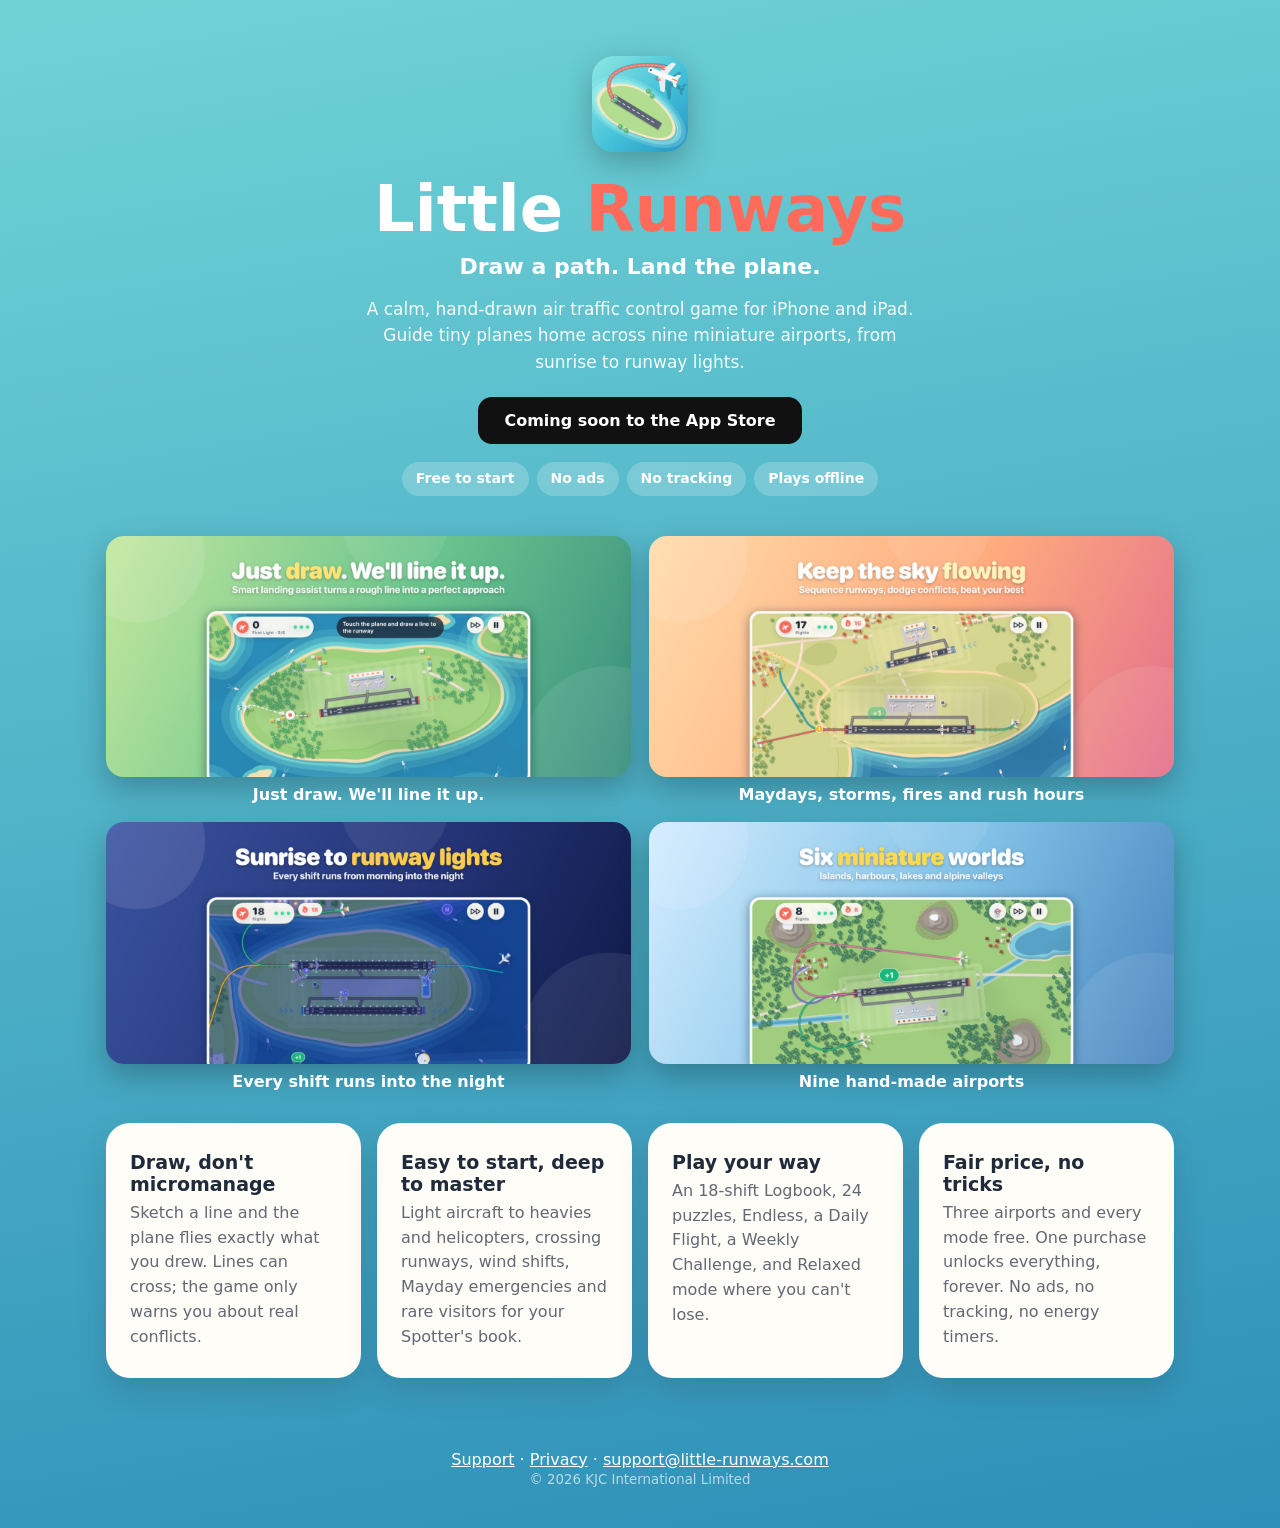
==== index.html @ d055bcb2 "Landing page" ====
<!doctype html>
<html lang="en"><head><meta charset="utf-8"><meta name="viewport" content="width=device-width,initial-scale=1">
<title>Little Runways</title>
<meta name="description" content="Little Runways: a calm, hand-drawn air traffic control game for iPhone and iPad. Draw a path, land the plane.">
<meta property="og:title" content="Little Runways"><meta property="og:description" content="Draw a path. Land the plane. A cosy air traffic control game for iPhone and iPad.">
<meta property="og:image" content="https://little-runways.com/img/shot-1.jpg">
<link rel="icon" href="img/icon.png"><link rel="apple-touch-icon" href="img/icon.png">
<link rel="stylesheet" href="style.css"><link rel="stylesheet" href="home.css"></head>
<body class="home">
<header class="hero">
  <img class="icon" src="img/icon.png" alt="" width="96" height="96">
  <h1>Little <span>Runways</span></h1>
  <p class="tag">Draw a path. Land the plane.</p>
  <p class="lede">A calm, hand-drawn air traffic control game for iPhone and iPad. Guide tiny planes home across nine miniature airports, from sunrise to runway lights.</p>
  <a class="store" href="#" aria-disabled="true">Coming soon to the App Store</a>
  <ul class="chips"><li>Free to start</li><li>No ads</li><li>No tracking</li><li>Plays offline</li></ul>
</header>
<main class="wide">
  <section class="shots" aria-label="Screenshots">
    <figure><img src="img/shot-1.jpg" alt="Drawing a path to the runway at Pebble Cay" loading="lazy"><figcaption>Just draw. We'll line it up.</figcaption></figure>
    <figure><img src="img/shot-2.jpg" alt="Busy traffic with a storm" loading="lazy"><figcaption>Maydays, storms, fires and rush hours</figcaption></figure>
    <figure><img src="img/shot-3.jpg" alt="Harbour City at night" loading="lazy"><figcaption>Every shift runs into the night</figcaption></figure>
    <figure><img src="img/shot-4.jpg" alt="A mountain airport" loading="lazy"><figcaption>Nine hand-made airports</figcaption></figure>
  </section>
  <section class="features">
    <div class="card"><h2>Draw, don't micromanage</h2><p>Sketch a line and the plane flies exactly what you drew. Lines can cross; the game only warns you about real conflicts.</p></div>
    <div class="card"><h2>Easy to start, deep to master</h2><p>Light aircraft to heavies and helicopters, crossing runways, wind shifts, Mayday emergencies and rare visitors for your Spotter's book.</p></div>
    <div class="card"><h2>Play your way</h2><p>An 18-shift Logbook, 24 puzzles, Endless, a Daily Flight, a Weekly Challenge, and Relaxed mode where you can't lose.</p></div>
    <div class="card"><h2>Fair price, no tricks</h2><p>Three airports and every mode free. One purchase unlocks everything, forever. No ads, no tracking, no energy timers.</p></div>
  </section>
</main>
<footer><a href="support.html">Support</a> · <a href="privacy.html">Privacy</a> · <a href="mailto:support@little-runways.com">support@little-runways.com</a><br><small>© 2026 KJC International Limited</small></footer>
</body></html>
---- style.css ----
:root{--ink:#1F2A3A;--paper:#FFFDF7;--coral:#FF6B5B;--sea:#2E8FB8;--lagoon:#6FD3D6}
*{box-sizing:border-box}body{margin:0;font-family:ui-rounded,"SF Pro Rounded",-apple-system,system-ui,sans-serif;color:var(--ink);background:linear-gradient(160deg,var(--lagoon),var(--sea));min-height:100vh}
main{max-width:720px;margin:0 auto;padding:40px 16px 64px}.card{background:var(--paper);border-radius:24px;padding:28px 24px;box-shadow:0 12px 30px rgba(31,42,58,.18)}
h1{margin:0 0 4px;font-size:34px}h1 span{color:var(--coral)}h2{margin-top:28px;font-size:20px}p,li{line-height:1.55;font-size:16px}a{color:var(--sea)}small{opacity:.65}
---- home.css ----
:root{--bg1:#6FD3D6;--bg2:#2E8FB8;--card:#FFFDF7;--text:#1F2A3A;--muted:rgba(31,42,58,.7)}
@media (prefers-color-scheme:dark){:root:not([data-theme="light"]){--bg1:#123247;--bg2:#0B1C2A;--card:#16293A;--text:#EEF4F8;--muted:rgba(238,244,248,.7)}}
:root[data-theme="dark"]{--bg1:#123247;--bg2:#0B1C2A;--card:#16293A;--text:#EEF4F8;--muted:rgba(238,244,248,.7)}
body.home{background:linear-gradient(170deg,var(--bg1),var(--bg2));color:var(--text)}
.hero{max-width:760px;margin:0 auto;padding:56px 16px 24px;text-align:center;color:#fff}
.icon{border-radius:22px;box-shadow:0 10px 30px rgba(0,0,0,.25)}
.hero h1{font-size:clamp(40px,8vw,64px);margin:16px 0 4px;color:#fff}.hero h1 span{color:var(--coral)}
.tag{font-size:22px;font-weight:700;margin:0 0 12px}.lede{font-size:17px;line-height:1.55;opacity:.95;margin:0 auto 22px;max-width:560px}
.store{display:inline-block;background:#111;color:#fff;text-decoration:none;font-weight:700;padding:14px 26px;border-radius:14px}
.chips{list-style:none;padding:0;margin:18px 0 0;display:flex;flex-wrap:wrap;gap:8px;justify-content:center}
.chips li{background:rgba(255,255,255,.2);border-radius:999px;padding:6px 14px;font-weight:700;font-size:14px}
main.wide{max-width:1100px;padding:16px 16px 48px}
.shots{display:grid;grid-template-columns:repeat(auto-fit,minmax(min(100%,460px),1fr));gap:18px}
.shots figure{margin:0}.shots img{width:100%;height:auto;display:block;border-radius:18px;box-shadow:0 12px 30px rgba(0,0,0,.25)}
.shots figcaption{color:#fff;font-weight:700;text-align:center;margin-top:8px}
.features{display:grid;grid-template-columns:repeat(auto-fit,minmax(min(100%,240px),1fr));gap:16px;margin-top:32px}
.features .card{background:var(--card);color:var(--text)}.features h2{margin:0 0 6px;font-size:19px}.features p{margin:0;color:var(--muted)}
footer{text-align:center;color:#fff;padding:24px 16px 40px}footer a{color:#fff}
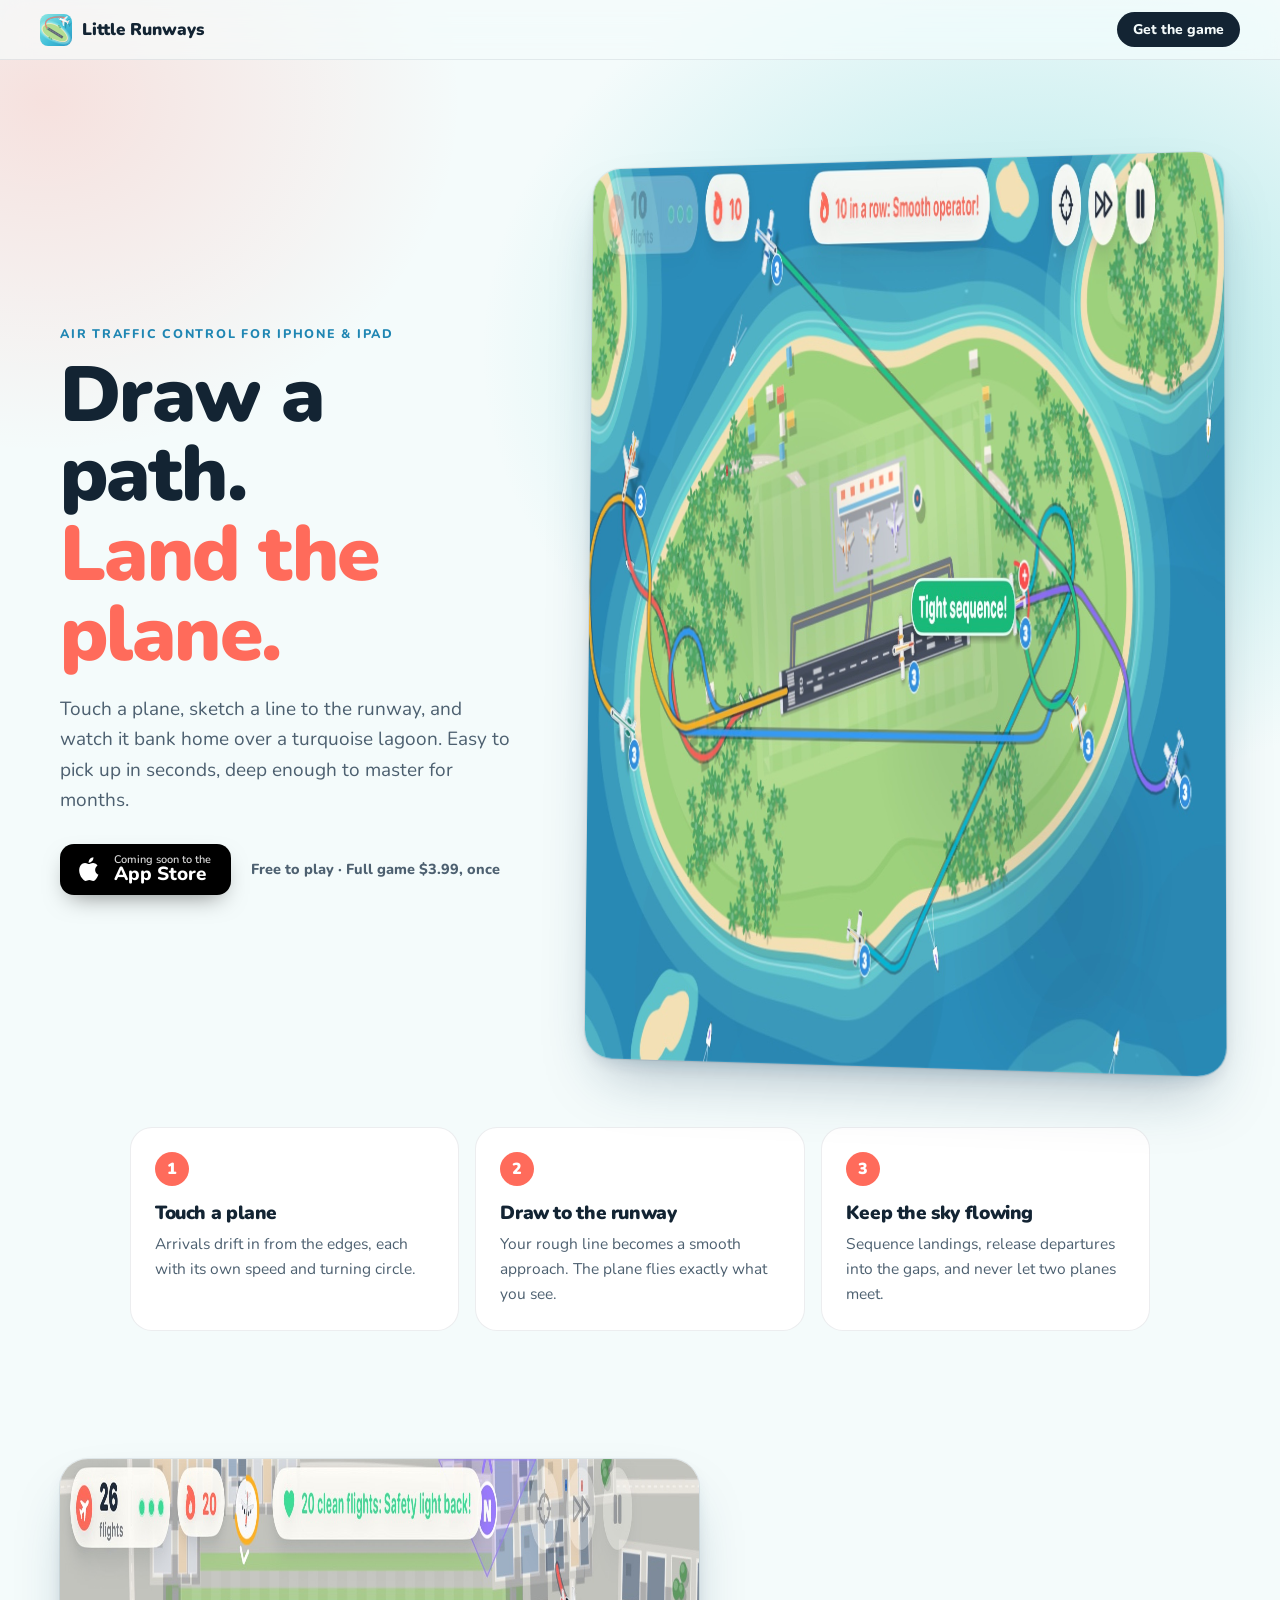
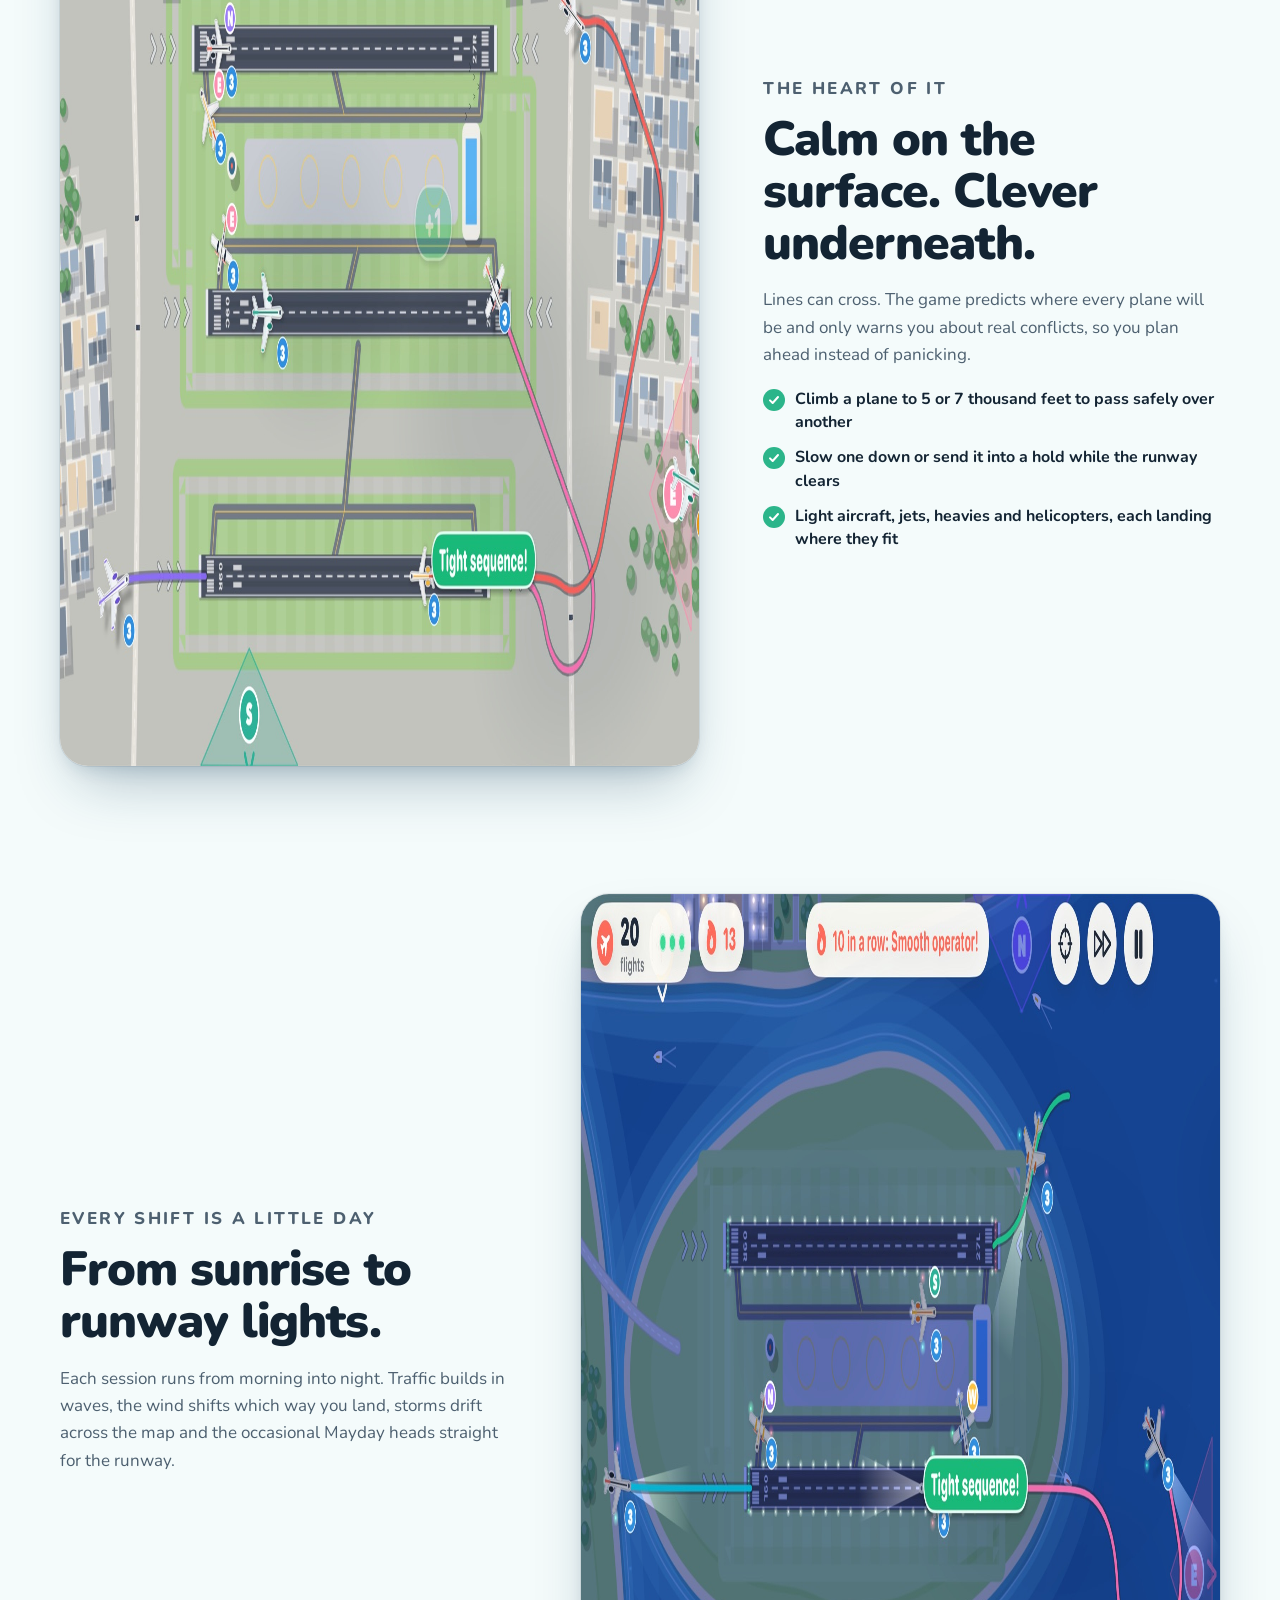
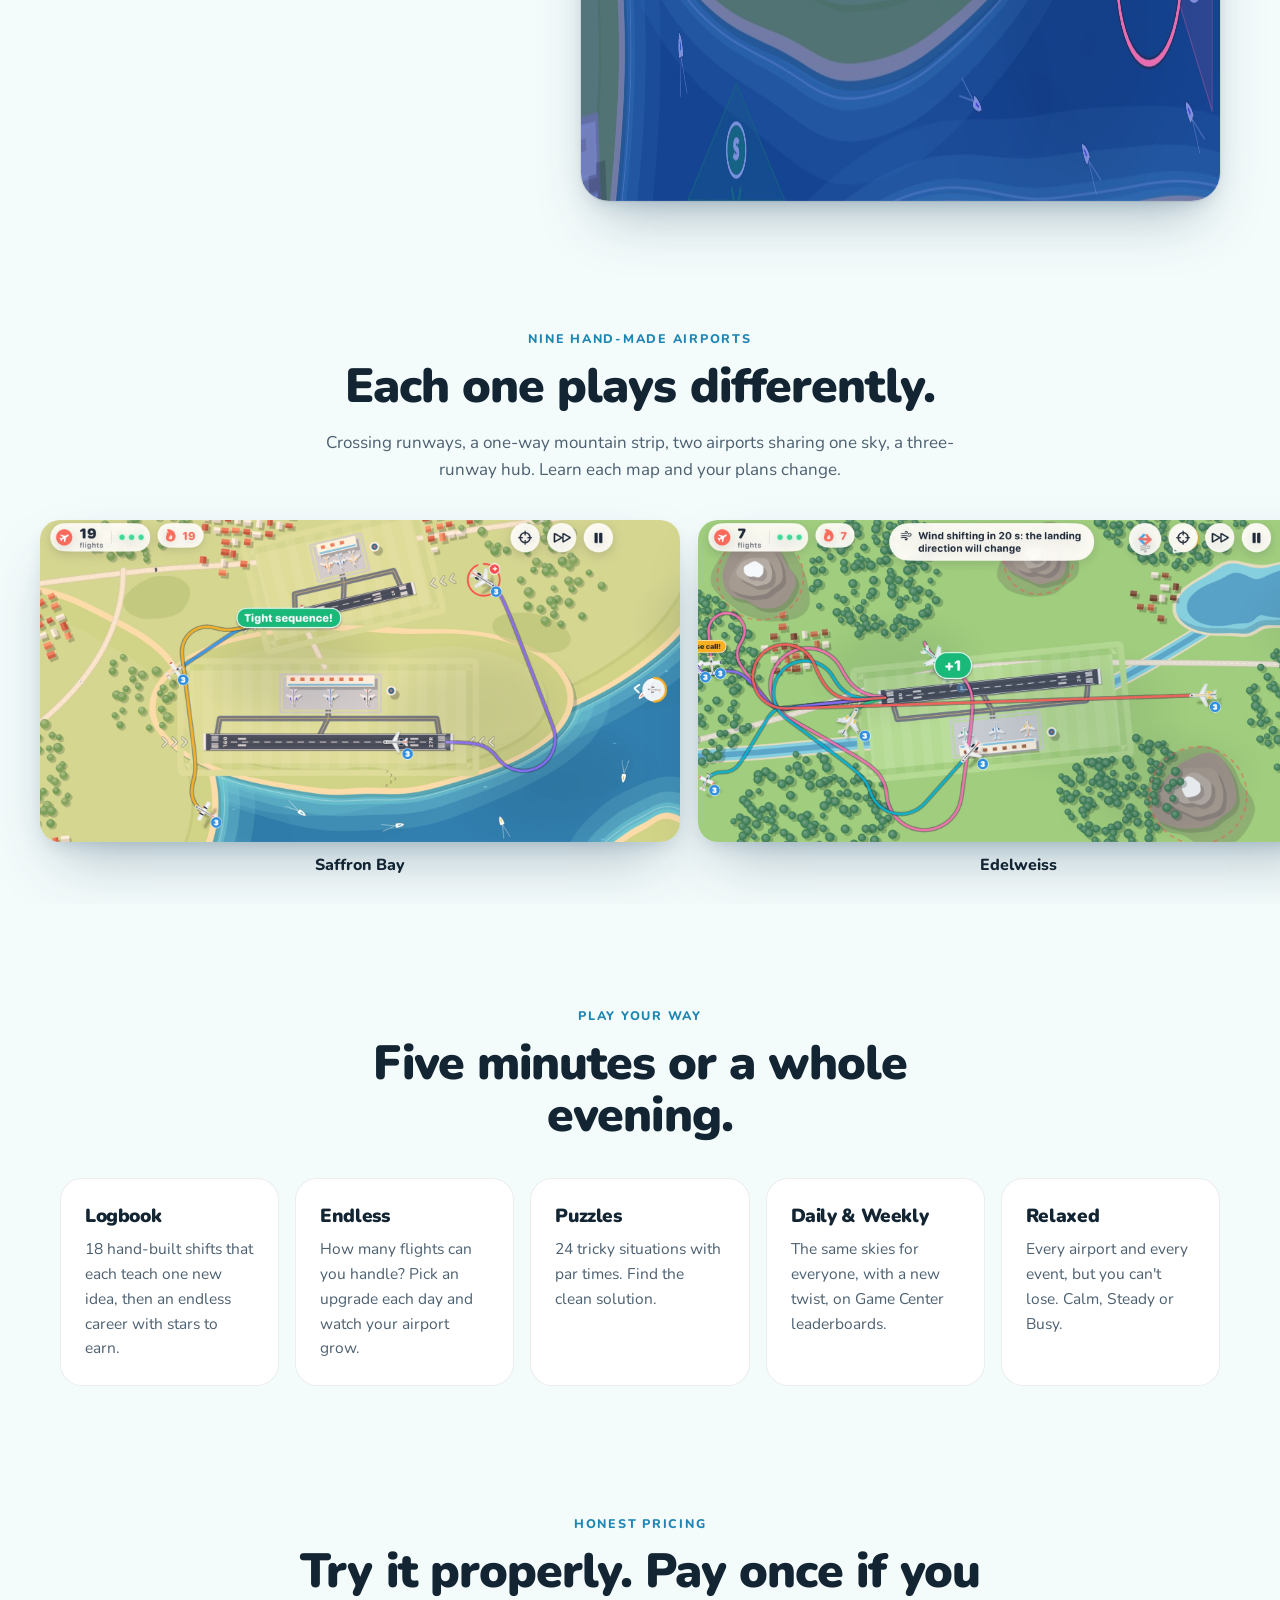
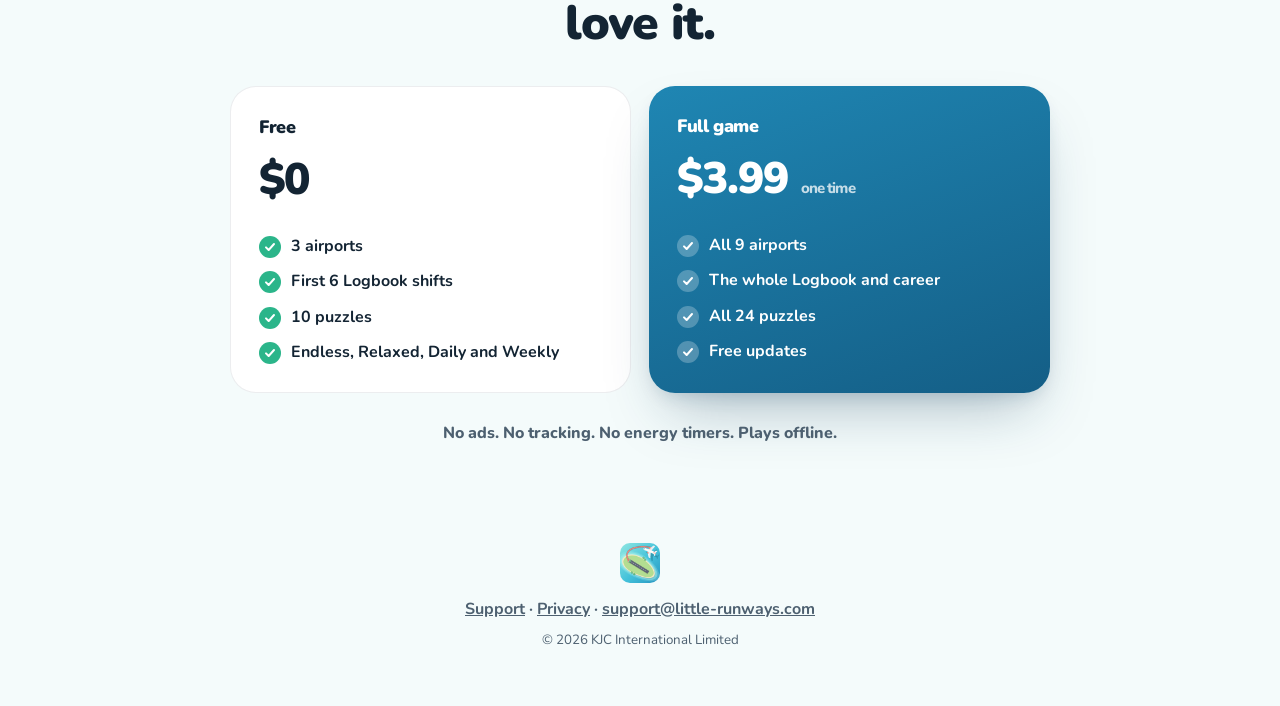
==== commit 7a88459f: "Redesigned landing page" ====
--- a/index.html
+++ b/index.html
@@ -1,33 +1,122 @@
 <!doctype html>
-<html lang="en"><head><meta charset="utf-8"><meta name="viewport" content="width=device-width,initial-scale=1">
-<title>Little Runways</title>
-<meta name="description" content="Little Runways: a calm, hand-drawn air traffic control game for iPhone and iPad. Draw a path, land the plane.">
-<meta property="og:title" content="Little Runways"><meta property="og:description" content="Draw a path. Land the plane. A cosy air traffic control game for iPhone and iPad.">
-<meta property="og:image" content="https://little-runways.com/img/shot-1.jpg">
+<html lang="en">
+<head>
+<meta charset="utf-8">
+<meta name="viewport" content="width=device-width,initial-scale=1">
+<title>Little Runways · Air traffic control for iPhone and iPad</title>
+<meta name="description" content="Draw a path, land the plane. Little Runways is a calm, hand-crafted air traffic control game for iPhone and iPad, with nine miniature airports.">
+<meta property="og:title" content="Little Runways">
+<meta property="og:description" content="Draw a path. Land the plane. A hand-crafted air traffic control game for iPhone and iPad.">
+<meta property="og:image" content="https://little-runways.com/img/1-pebble.jpg">
+<meta name="theme-color" content="#0E2A3B">
 <link rel="icon" href="img/icon.png"><link rel="apple-touch-icon" href="img/icon.png">
-<link rel="stylesheet" href="style.css"><link rel="stylesheet" href="home.css"></head>
-<body class="home">
+<link rel="preconnect" href="https://fonts.googleapis.com"><link rel="preconnect" href="https://fonts.gstatic.com" crossorigin>
+<link href="https://fonts.googleapis.com/css2?family=Nunito:wght@600;800;900&display=swap" rel="stylesheet">
+<link rel="stylesheet" href="home.css">
+</head>
+<body>
+
+<nav class="nav">
+  <a class="brand" href="#"><img src="img/icon.png" alt="" width="32" height="32"><span>Little Runways</span></a>
+  <a class="nav-cta" href="#get">Get the game</a>
+</nav>
+
 <header class="hero">
-  <img class="icon" src="img/icon.png" alt="" width="96" height="96">
-  <h1>Little <span>Runways</span></h1>
-  <p class="tag">Draw a path. Land the plane.</p>
-  <p class="lede">A calm, hand-drawn air traffic control game for iPhone and iPad. Guide tiny planes home across nine miniature airports, from sunrise to runway lights.</p>
-  <a class="store" href="#" aria-disabled="true">Coming soon to the App Store</a>
-  <ul class="chips"><li>Free to start</li><li>No ads</li><li>No tracking</li><li>Plays offline</li></ul>
+  <div class="hero-copy">
+    <p class="eyebrow">Air traffic control for iPhone &amp; iPad</p>
+    <h1>Draw a path.<br><em>Land the plane.</em></h1>
+    <p class="lede">Touch a plane, sketch a line to the runway, and watch it bank home over a turquoise lagoon. Easy to pick up in seconds, deep enough to master for months.</p>
+    <div class="cta-row">
+      <a class="store" id="get" href="#" aria-disabled="true"><svg viewBox="0 0 24 24" aria-hidden="true"><path fill="currentColor" d="M16.4 12.6c0-2.4 2-3.6 2.1-3.7-1.2-1.7-3-1.9-3.6-2-1.5-.2-3 .9-3.8.9-.8 0-2-.9-3.3-.9-1.7 0-3.3 1-4.2 2.5-1.8 3.1-.5 7.7 1.3 10.2.9 1.2 1.9 2.6 3.2 2.6 1.3-.1 1.8-.8 3.3-.8s2 .8 3.3.8c1.4 0 2.3-1.3 3.1-2.5 1-1.4 1.4-2.8 1.4-2.9-.1 0-2.8-1-2.8-4.2zM13.9 5.2c.7-.8 1.2-2 1-3.2-1 0-2.3.7-3 1.5-.7.8-1.2 2-1.1 3.1 1.2.1 2.3-.6 3.1-1.4z"/></svg><span><small>Coming soon to the</small>App Store</span></a>
+      <p class="price">Free to play · Full game $3.99, once</p>
+    </div>
+  </div>
+  <figure class="hero-shot device">
+    <img src="img/1-pebble.jpg" alt="Planes following drawn paths to the runway at Pebble Cay" width="1800" height="907">
+  </figure>
 </header>
-<main class="wide">
-  <section class="shots" aria-label="Screenshots">
-    <figure><img src="img/shot-1.jpg" alt="Drawing a path to the runway at Pebble Cay" loading="lazy"><figcaption>Just draw. We'll line it up.</figcaption></figure>
-    <figure><img src="img/shot-2.jpg" alt="Busy traffic with a storm" loading="lazy"><figcaption>Maydays, storms, fires and rush hours</figcaption></figure>
-    <figure><img src="img/shot-3.jpg" alt="Harbour City at night" loading="lazy"><figcaption>Every shift runs into the night</figcaption></figure>
-    <figure><img src="img/shot-4.jpg" alt="A mountain airport" loading="lazy"><figcaption>Nine hand-made airports</figcaption></figure>
-  </section>
-  <section class="features">
-    <div class="card"><h2>Draw, don't micromanage</h2><p>Sketch a line and the plane flies exactly what you drew. Lines can cross; the game only warns you about real conflicts.</p></div>
-    <div class="card"><h2>Easy to start, deep to master</h2><p>Light aircraft to heavies and helicopters, crossing runways, wind shifts, Mayday emergencies and rare visitors for your Spotter's book.</p></div>
-    <div class="card"><h2>Play your way</h2><p>An 18-shift Logbook, 24 puzzles, Endless, a Daily Flight, a Weekly Challenge, and Relaxed mode where you can't lose.</p></div>
-    <div class="card"><h2>Fair price, no tricks</h2><p>Three airports and every mode free. One purchase unlocks everything, forever. No ads, no tracking, no energy timers.</p></div>
-  </section>
-</main>
-<footer><a href="support.html">Support</a> · <a href="privacy.html">Privacy</a> · <a href="mailto:support@little-runways.com">support@little-runways.com</a><br><small>© 2026 KJC International Limited</small></footer>
-</body></html>
+
+<section class="steps">
+  <div class="step"><span>1</span><h3>Touch a plane</h3><p>Arrivals drift in from the edges, each with its own speed and turning circle.</p></div>
+  <div class="step"><span>2</span><h3>Draw to the runway</h3><p>Your rough line becomes a smooth approach. The plane flies exactly what you see.</p></div>
+  <div class="step"><span>3</span><h3>Keep the sky flowing</h3><p>Sequence landings, release departures into the gaps, and never let two planes meet.</p></div>
+</section>
+
+<section class="feature">
+  <figure class="device"><img src="img/7-metro.jpg" alt="A busy three-runway airport with many planes on drawn paths" loading="lazy" width="1800" height="907"></figure>
+  <div class="feature-copy">
+    <p class="eyebrow">The heart of it</p>
+    <h2>Calm on the surface. Clever underneath.</h2>
+    <p>Lines can cross. The game predicts where every plane will be and only warns you about real conflicts, so you plan ahead instead of panicking.</p>
+    <ul class="ticks">
+      <li>Climb a plane to 5 or 7 thousand feet to pass safely over another</li>
+      <li>Slow one down or send it into a hold while the runway clears</li>
+      <li>Light aircraft, jets, heavies and helicopters, each landing where they fit</li>
+    </ul>
+  </div>
+</section>
+
+<section class="feature flip">
+  <figure class="device"><img src="img/2-harbour-night.jpg" alt="Harbour City at night with runway lights and landing planes" loading="lazy" width="1800" height="907"></figure>
+  <div class="feature-copy">
+    <p class="eyebrow">Every shift is a little day</p>
+    <h2>From sunrise to runway lights.</h2>
+    <p>Each session runs from morning into night. Traffic builds in waves, the wind shifts which way you land, storms drift across the map and the occasional Mayday heads straight for the runway.</p>
+  </div>
+</section>
+
+<section class="airports">
+  <div class="section-head">
+    <p class="eyebrow">Nine hand-made airports</p>
+    <h2>Each one plays differently.</h2>
+    <p>Crossing runways, a one-way mountain strip, two airports sharing one sky, a three-runway hub. Learn each map and your plans change.</p>
+  </div>
+  <div class="rail" tabindex="0" aria-label="Airports">
+    <figure><img src="img/3-saffron.jpg" alt="Saffron Bay" loading="lazy"><figcaption>Saffron Bay</figcaption></figure>
+    <figure><img src="img/4-edelweiss.jpg" alt="Edelweiss" loading="lazy"><figcaption>Edelweiss</figcaption></figure>
+    <figure><img src="img/5-twinbays.jpg" alt="Twin Bays" loading="lazy"><figcaption>Twin Bays</figcaption></figure>
+    <figure><img src="img/6-kestrel-dusk.jpg" alt="Kestrel Lakes at dusk" loading="lazy"><figcaption>Kestrel Lakes</figcaption></figure>
+    <figure><img src="img/8-summit.jpg" alt="Summit" loading="lazy"><figcaption>Summit</figcaption></figure>
+  </div>
+</section>
+
+<section class="modes">
+  <div class="section-head">
+    <p class="eyebrow">Play your way</p>
+    <h2>Five minutes or a whole evening.</h2>
+  </div>
+  <div class="grid">
+    <article><h3>Logbook</h3><p>18 hand-built shifts that each teach one new idea, then an endless career with stars to earn.</p></article>
+    <article><h3>Endless</h3><p>How many flights can you handle? Pick an upgrade each day and watch your airport grow.</p></article>
+    <article><h3>Puzzles</h3><p>24 tricky situations with par times. Find the clean solution.</p></article>
+    <article><h3>Daily &amp; Weekly</h3><p>The same skies for everyone, with a new twist, on Game Center leaderboards.</p></article>
+    <article><h3>Relaxed</h3><p>Every airport and every event, but you can't lose. Calm, Steady or Busy.</p></article>
+  </div>
+</section>
+
+<section class="pricing" id="price">
+  <div class="section-head">
+    <p class="eyebrow">Honest pricing</p>
+    <h2>Try it properly. Pay once if you love it.</h2>
+  </div>
+  <div class="plans">
+    <article>
+      <h3>Free</h3><p class="amount">$0</p>
+      <ul class="ticks"><li>3 airports</li><li>First 6 Logbook shifts</li><li>10 puzzles</li><li>Endless, Relaxed, Daily and Weekly</li></ul>
+    </article>
+    <article class="hl">
+      <h3>Full game</h3><p class="amount">$3.99 <small>one time</small></p>
+      <ul class="ticks"><li>All 9 airports</li><li>The whole Logbook and career</li><li>All 24 puzzles</li><li>Free updates</li></ul>
+    </article>
+  </div>
+  <p class="promise">No ads. No tracking. No energy timers. Plays offline.</p>
+</section>
+
+<footer>
+  <img src="img/icon.png" alt="" width="40" height="40">
+  <p><a href="support.html">Support</a> · <a href="privacy.html">Privacy</a> · <a href="mailto:support@little-runways.com">support@little-runways.com</a></p>
+  <small>© 2026 KJC International Limited</small>
+</footer>
+
+</body>
+</html>
--- a/home.css
+++ b/home.css
@@ -1,18 +1,100 @@
-:root{--bg1:#6FD3D6;--bg2:#2E8FB8;--card:#FFFDF7;--text:#1F2A3A;--muted:rgba(31,42,58,.7)}
-@media (prefers-color-scheme:dark){:root:not([data-theme="light"]){--bg1:#123247;--bg2:#0B1C2A;--card:#16293A;--text:#EEF4F8;--muted:rgba(238,244,248,.7)}}
-:root[data-theme="dark"]{--bg1:#123247;--bg2:#0B1C2A;--card:#16293A;--text:#EEF4F8;--muted:rgba(238,244,248,.7)}
-body.home{background:linear-gradient(170deg,var(--bg1),var(--bg2));color:var(--text)}
-.hero{max-width:760px;margin:0 auto;padding:56px 16px 24px;text-align:center;color:#fff}
-.icon{border-radius:22px;box-shadow:0 10px 30px rgba(0,0,0,.25)}
-.hero h1{font-size:clamp(40px,8vw,64px);margin:16px 0 4px;color:#fff}.hero h1 span{color:var(--coral)}
-.tag{font-size:22px;font-weight:700;margin:0 0 12px}.lede{font-size:17px;line-height:1.55;opacity:.95;margin:0 auto 22px;max-width:560px}
-.store{display:inline-block;background:#111;color:#fff;text-decoration:none;font-weight:700;padding:14px 26px;border-radius:14px}
-.chips{list-style:none;padding:0;margin:18px 0 0;display:flex;flex-wrap:wrap;gap:8px;justify-content:center}
-.chips li{background:rgba(255,255,255,.2);border-radius:999px;padding:6px 14px;font-weight:700;font-size:14px}
-main.wide{max-width:1100px;padding:16px 16px 48px}
-.shots{display:grid;grid-template-columns:repeat(auto-fit,minmax(min(100%,460px),1fr));gap:18px}
-.shots figure{margin:0}.shots img{width:100%;height:auto;display:block;border-radius:18px;box-shadow:0 12px 30px rgba(0,0,0,.25)}
-.shots figcaption{color:#fff;font-weight:700;text-align:center;margin-top:8px}
-.features{display:grid;grid-template-columns:repeat(auto-fit,minmax(min(100%,240px),1fr));gap:16px;margin-top:32px}
-.features .card{background:var(--card);color:var(--text)}.features h2{margin:0 0 6px;font-size:19px}.features p{margin:0;color:var(--muted)}
-footer{text-align:center;color:#fff;padding:24px 16px 40px}footer a{color:#fff}
+:root{
+  --bg:#F4FBFB;--bg2:#E3F4F5;--ink:#132433;--muted:#4D6070;--card:#FFFFFF;--line:rgba(19,36,51,.08);
+  --coral:#FF6B5B;--sea:#1F86B3;--lagoon:#5CCFD2;--mint:#2BB58A;
+  --shadow:0 30px 60px -20px rgba(19,60,90,.35),0 8px 20px -8px rgba(19,60,90,.2);
+}
+@media (prefers-color-scheme:dark){:root:not([data-theme="light"]){
+  --bg:#0B1A26;--bg2:#0F2433;--ink:#ECF4F8;--muted:#9DB2C2;--card:#132B3C;--line:rgba(236,244,248,.08);
+  --shadow:0 30px 60px -20px rgba(0,0,0,.6),0 8px 20px -8px rgba(0,0,0,.4);
+}}
+:root[data-theme="dark"]{--bg:#0B1A26;--bg2:#0F2433;--ink:#ECF4F8;--muted:#9DB2C2;--card:#132B3C;--line:rgba(236,244,248,.08)}
+
+*{box-sizing:border-box}
+html{scroll-behavior:smooth}
+body{margin:0;background:var(--bg);color:var(--ink);font-family:ui-rounded,"SF Pro Rounded","Nunito",-apple-system,system-ui,sans-serif;-webkit-font-smoothing:antialiased;overflow-x:hidden}
+img{max-width:100%;display:block}
+a{color:inherit}
+h1,h2,h3{font-weight:900;letter-spacing:-.02em;margin:0}
+p{line-height:1.6}
+.eyebrow{text-transform:uppercase;letter-spacing:.14em;font-size:12.5px;font-weight:800;color:var(--sea);margin:0 0 12px}
+@media (prefers-color-scheme:dark){:root:not([data-theme="light"]) .eyebrow{color:var(--lagoon)}}
+
+/* nav */
+.nav{position:sticky;top:0;z-index:10;display:flex;align-items:center;justify-content:space-between;padding:12px clamp(16px,4vw,40px);
+  backdrop-filter:saturate(1.6) blur(14px);-webkit-backdrop-filter:saturate(1.6) blur(14px);background:color-mix(in srgb,var(--bg) 72%,transparent);border-bottom:1px solid var(--line)}
+.brand{display:flex;align-items:center;gap:10px;text-decoration:none;font-weight:900;font-size:17px}
+.brand img{border-radius:8px}
+.nav-cta{text-decoration:none;font-weight:800;font-size:14px;padding:8px 16px;border-radius:999px;background:var(--ink);color:var(--bg)}
+
+/* hero */
+.hero{position:relative;max-width:1240px;margin:0 auto;padding:clamp(40px,8vw,96px) clamp(16px,4vw,40px) 40px;display:grid;gap:clamp(32px,5vw,64px);align-items:center;grid-template-columns:minmax(0,5fr) minmax(0,7fr)}
+.hero::before{content:"";position:absolute;inset:-20% -30% auto -30%;height:120%;z-index:-1;
+  background:radial-gradient(40% 50% at 70% 40%,color-mix(in srgb,var(--lagoon) 45%,transparent),transparent 70%),radial-gradient(30% 40% at 20% 20%,color-mix(in srgb,var(--coral) 18%,transparent),transparent 70%)}
+.hero h1{font-size:clamp(40px,6.4vw,78px);line-height:1.02}
+.hero h1 em{font-style:normal;color:var(--coral)}
+.lede{font-size:clamp(17px,1.6vw,19px);color:var(--muted);max-width:34em;margin:20px 0 28px}
+.cta-row{display:flex;flex-wrap:wrap;align-items:center;gap:16px 20px}
+.store{display:inline-flex;align-items:center;gap:10px;background:#000;color:#fff;text-decoration:none;padding:10px 20px 10px 16px;border-radius:14px;font-weight:800;font-size:19px;line-height:1.05;box-shadow:0 10px 24px -10px rgba(0,0,0,.5)}
+.store svg{width:28px;height:28px}
+.store small{display:block;font-size:11px;font-weight:600;opacity:.85}
+.price{margin:0;font-weight:800;font-size:14.5px;color:var(--muted)}
+.device{margin:0;border-radius:clamp(16px,2.2vw,28px);overflow:hidden;box-shadow:var(--shadow);outline:1px solid var(--line);background:var(--card)}
+.hero-shot{transform:perspective(1600px) rotateY(-6deg) rotateX(2deg);transition:transform .6s ease}
+.hero-shot:hover{transform:none}
+
+/* steps */
+.steps{max-width:1100px;margin:24px auto 0;padding:0 clamp(16px,4vw,40px);display:grid;grid-template-columns:repeat(3,minmax(0,1fr));gap:16px}
+.step{background:var(--card);border:1px solid var(--line);border-radius:22px;padding:24px}
+.step span{display:inline-grid;place-items:center;width:34px;height:34px;border-radius:50%;background:var(--coral);color:#fff;font-weight:900;margin-bottom:14px}
+.step h3{font-size:19px;margin-bottom:6px}
+.step p{margin:0;color:var(--muted);font-size:15.5px}
+
+/* features */
+.feature{max-width:1240px;margin:clamp(72px,10vw,140px) auto 0;padding:0 clamp(16px,4vw,40px);display:grid;grid-template-columns:minmax(0,7fr) minmax(0,5fr);gap:clamp(28px,5vw,64px);align-items:center}
+.feature.flip{grid-template-columns:minmax(0,5fr) minmax(0,7fr)}
+.feature.flip .device{order:2}
+.feature h2,.section-head h2{font-size:clamp(30px,4vw,48px);line-height:1.08;margin-bottom:16px}
+.feature-copy p{color:var(--muted);font-size:17px}
+.ticks{list-style:none;padding:0;margin:20px 0 0;display:grid;gap:12px}
+.ticks li{position:relative;padding-left:32px;font-weight:700;line-height:1.45}
+.ticks li::before{content:"";position:absolute;left:0;top:1px;width:22px;height:22px;border-radius:50%;background:var(--mint) url("data:image/svg+xml,%3Csvg xmlns='http://www.w3.org/2000/svg' viewBox='0 0 24 24'%3E%3Cpath d='M6 12.5l4 4 8-9' fill='none' stroke='white' stroke-width='3' stroke-linecap='round' stroke-linejoin='round'/%3E%3C/svg%3E") center/16px no-repeat}
+
+/* airports rail */
+.airports{margin-top:clamp(72px,10vw,140px)}
+.section-head{max-width:760px;margin:0 auto;padding:0 clamp(16px,4vw,40px);text-align:center}
+.section-head p:not(.eyebrow){color:var(--muted);font-size:17px;margin:0}
+.rail{display:flex;gap:18px;overflow-x:auto;scroll-snap-type:x mandatory;padding:36px clamp(16px,4vw,40px) 28px;scrollbar-width:none}
+.rail::-webkit-scrollbar{display:none}
+.rail figure{flex:0 0 min(78vw,640px);margin:0;scroll-snap-align:center}
+.rail img{border-radius:20px;box-shadow:var(--shadow)}
+.rail figcaption{font-weight:800;margin-top:12px;text-align:center}
+
+/* modes */
+.modes{max-width:1240px;margin:clamp(56px,8vw,110px) auto 0;padding:0 clamp(16px,4vw,40px)}
+.grid{display:grid;grid-template-columns:repeat(auto-fit,minmax(min(100%,210px),1fr));gap:16px;margin-top:36px}
+.grid article{background:var(--card);border:1px solid var(--line);border-radius:22px;padding:24px}
+.grid h3{font-size:19px;margin-bottom:8px}
+.grid p{margin:0;color:var(--muted);font-size:15.5px}
+
+/* pricing */
+.pricing{max-width:900px;margin:clamp(72px,10vw,140px) auto 0;padding:0 clamp(16px,4vw,40px)}
+.plans{display:grid;grid-template-columns:repeat(auto-fit,minmax(min(100%,280px),1fr));gap:18px;margin-top:36px}
+.plans article{background:var(--card);border:1px solid var(--line);border-radius:26px;padding:28px}
+.plans .hl{background:linear-gradient(160deg,var(--sea),#145E86);color:#fff;border:none;box-shadow:var(--shadow)}
+.plans h3{font-size:18px}
+.amount{font-size:44px;font-weight:900;margin:6px 0 4px;letter-spacing:-.02em}
+.amount small{font-size:15px;font-weight:800;opacity:.75}
+.plans .hl .ticks li::before{background-color:rgba(255,255,255,.25)}
+.promise{text-align:center;font-weight:800;color:var(--muted);margin-top:28px}
+
+footer{text-align:center;padding:80px 16px 56px;color:var(--muted)}
+footer img{margin:0 auto 14px;border-radius:10px}
+footer p{margin:0 0 6px;font-weight:700}
+
+@media (max-width:860px){
+  .hero,.feature,.feature.flip{grid-template-columns:1fr}
+  .feature.flip .device{order:0}
+  .hero-shot{transform:none}
+  .steps{grid-template-columns:1fr}
+}
+@media (prefers-reduced-motion:reduce){html{scroll-behavior:auto}.hero-shot{transition:none}}
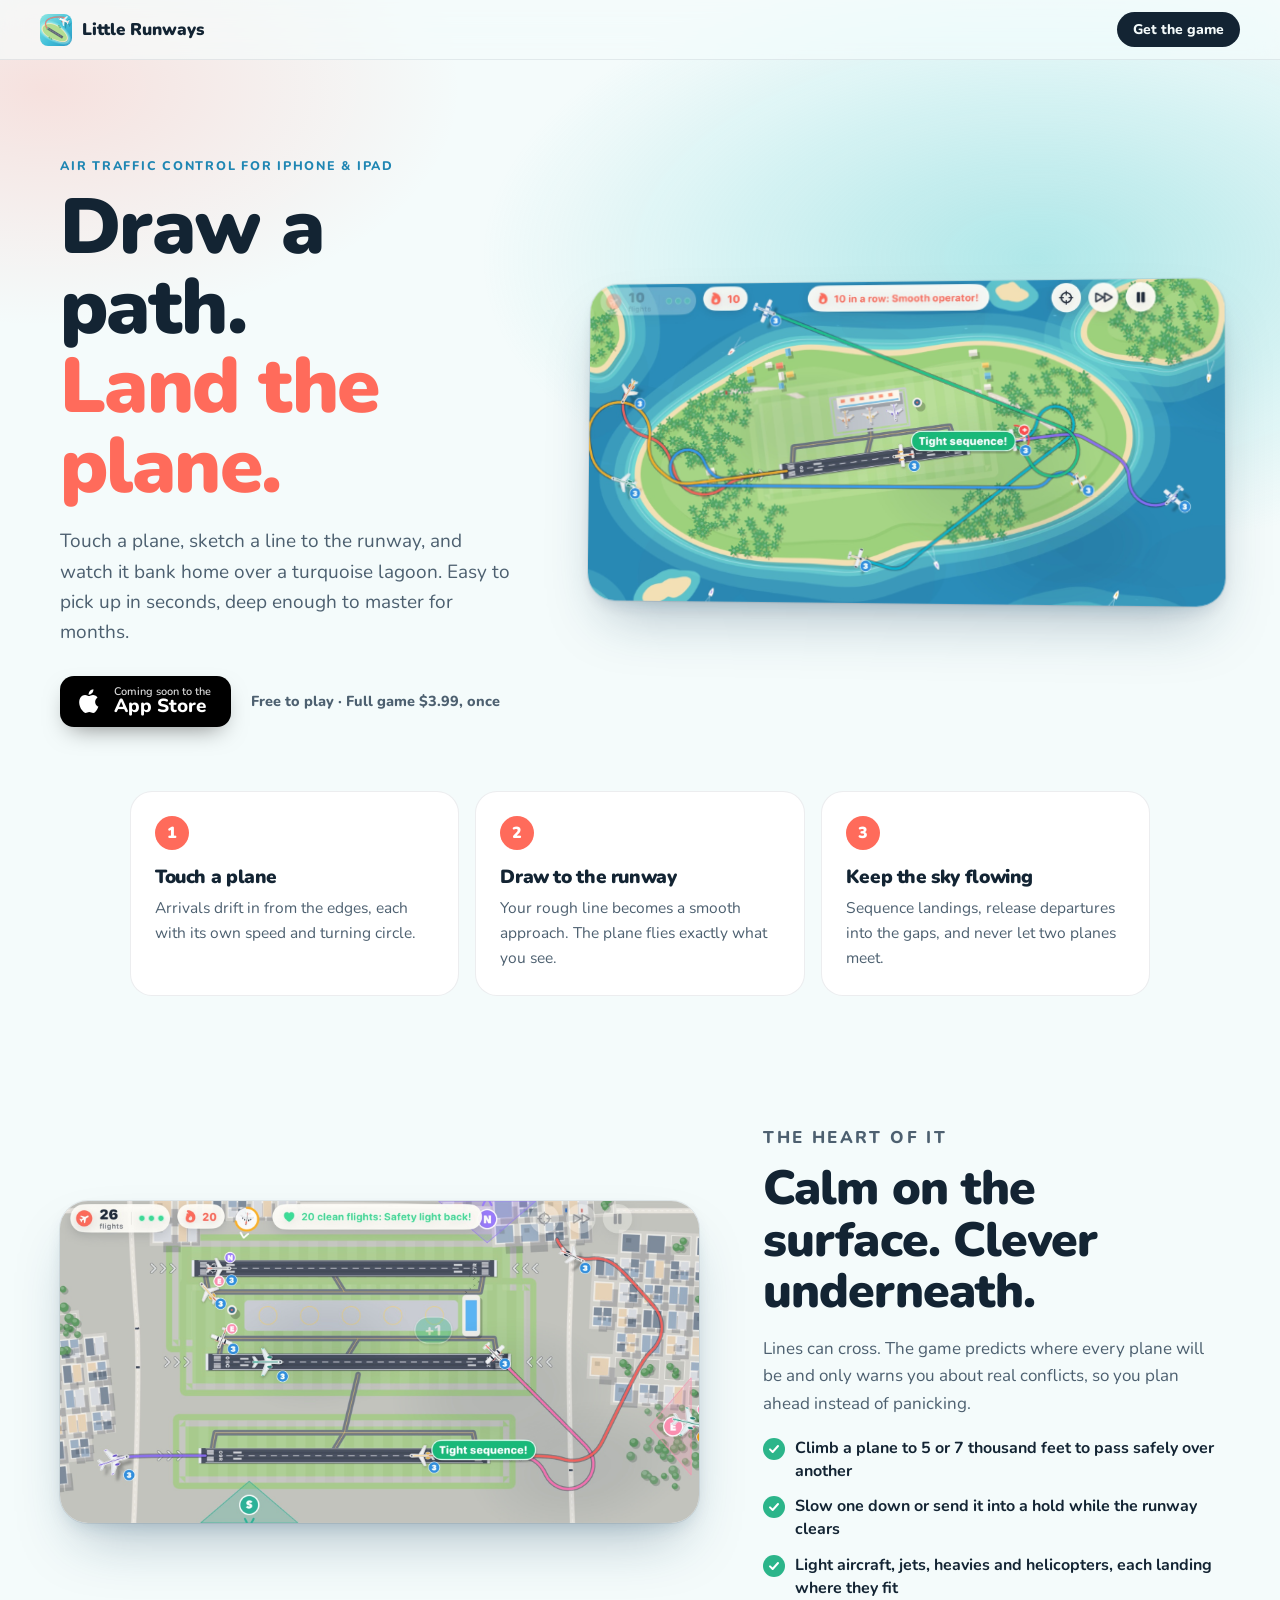
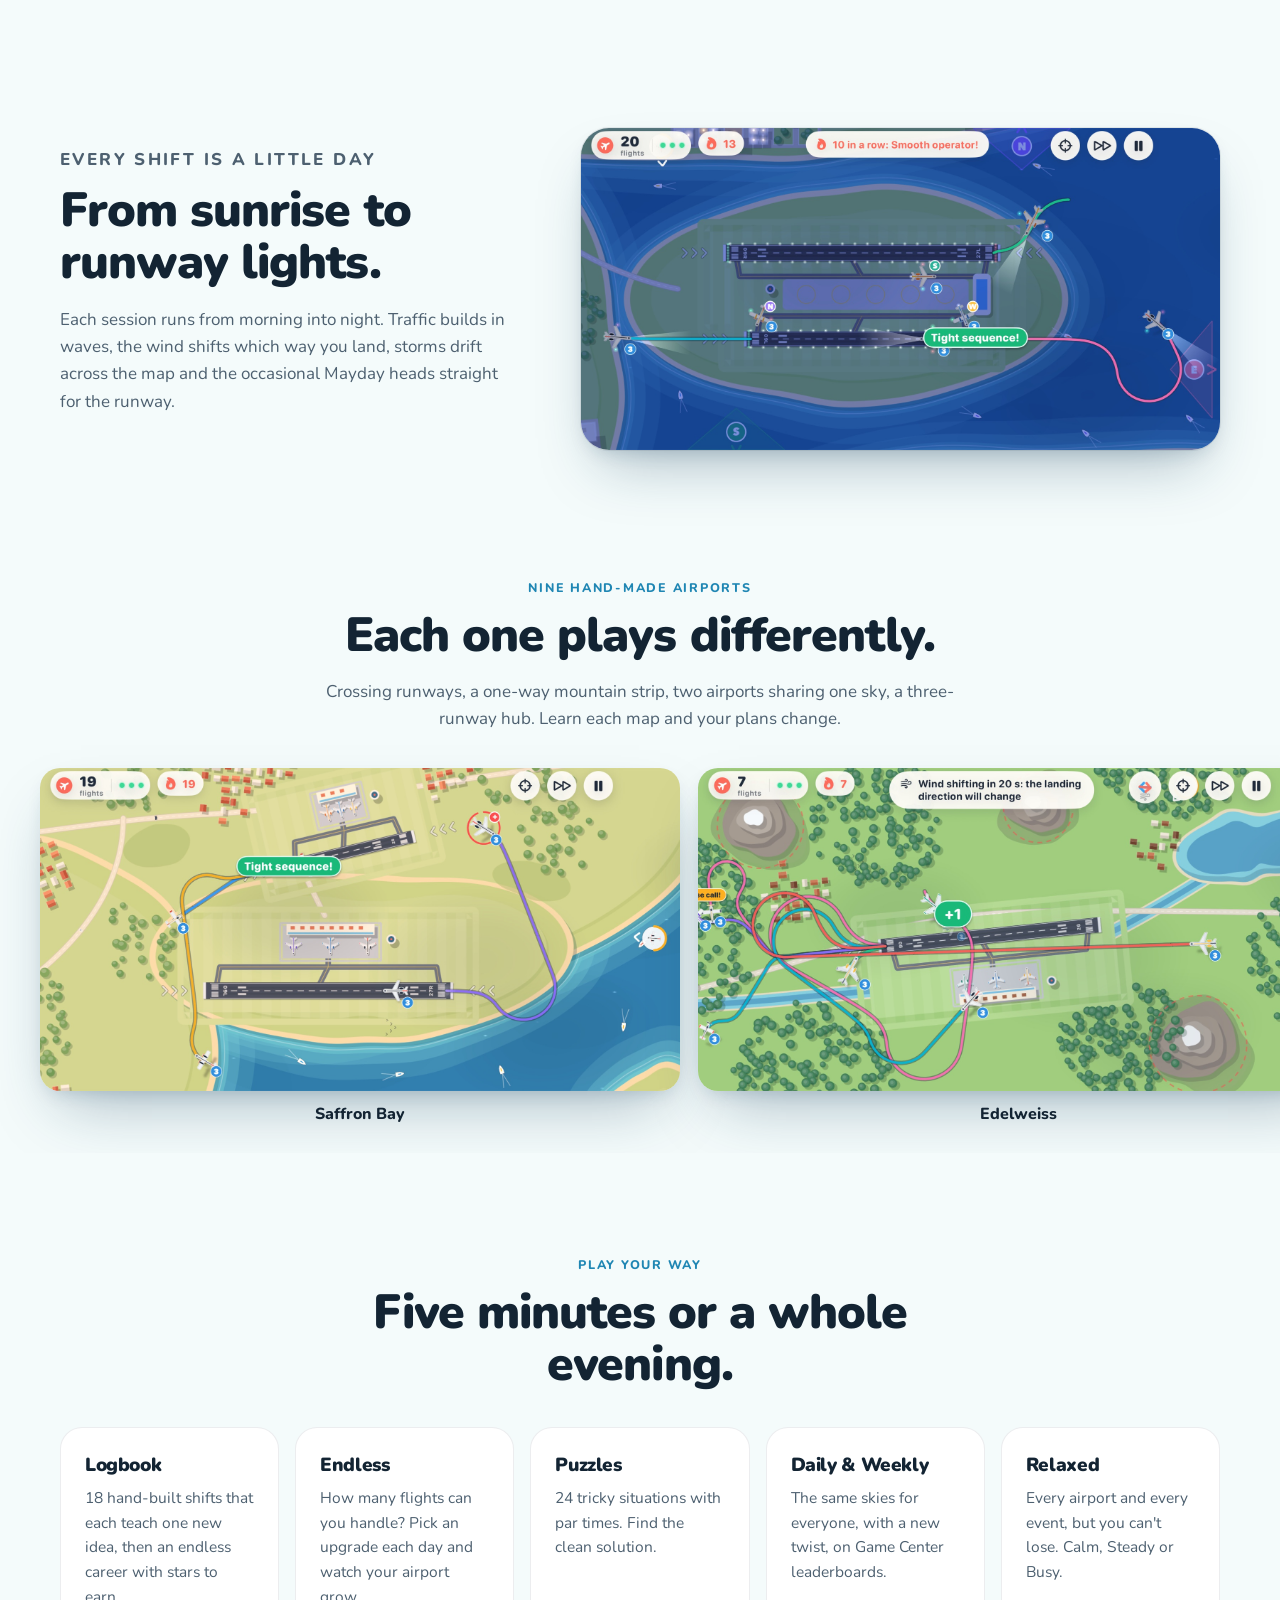
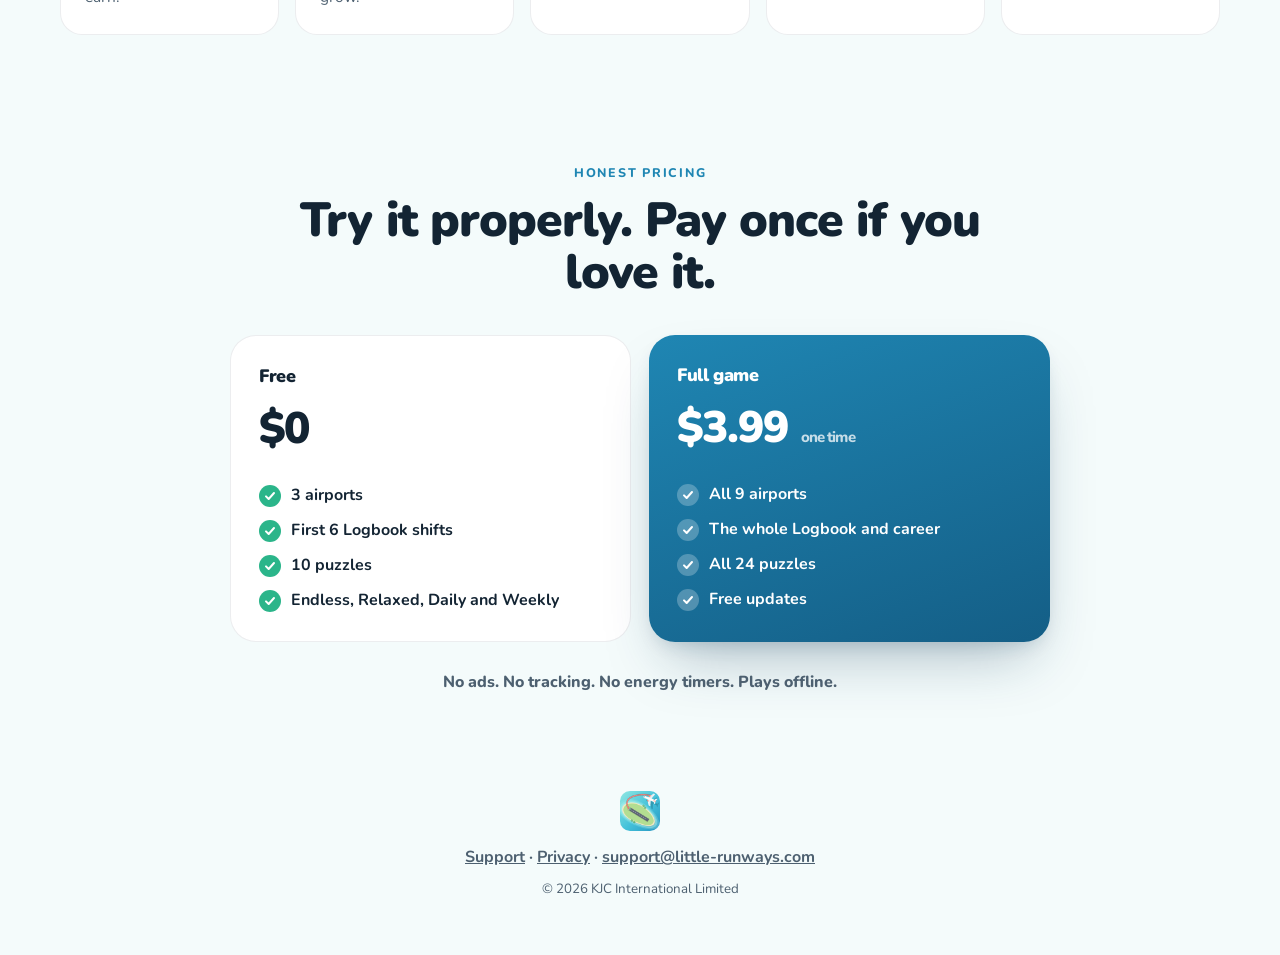
==== commit 95a4d590: "Fix stretched screenshots" ====
--- a/index.html
+++ b/index.html
@@ -12,7 +12,7 @@
 <link rel="icon" href="img/icon.png"><link rel="apple-touch-icon" href="img/icon.png">
 <link rel="preconnect" href="https://fonts.googleapis.com"><link rel="preconnect" href="https://fonts.gstatic.com" crossorigin>
 <link href="https://fonts.googleapis.com/css2?family=Nunito:wght@600;800;900&display=swap" rel="stylesheet">
-<link rel="stylesheet" href="home.css">
+<link rel="stylesheet" href="home.css?v=3">
 </head>
 <body>
 
--- a/home.css
+++ b/home.css
@@ -12,7 +12,7 @@
 *{box-sizing:border-box}
 html{scroll-behavior:smooth}
 body{margin:0;background:var(--bg);color:var(--ink);font-family:ui-rounded,"SF Pro Rounded","Nunito",-apple-system,system-ui,sans-serif;-webkit-font-smoothing:antialiased;overflow-x:hidden}
-img{max-width:100%;display:block}
+img{max-width:100%;height:auto;display:block}
 a{color:inherit}
 h1,h2,h3{font-weight:900;letter-spacing:-.02em;margin:0}
 p{line-height:1.6}
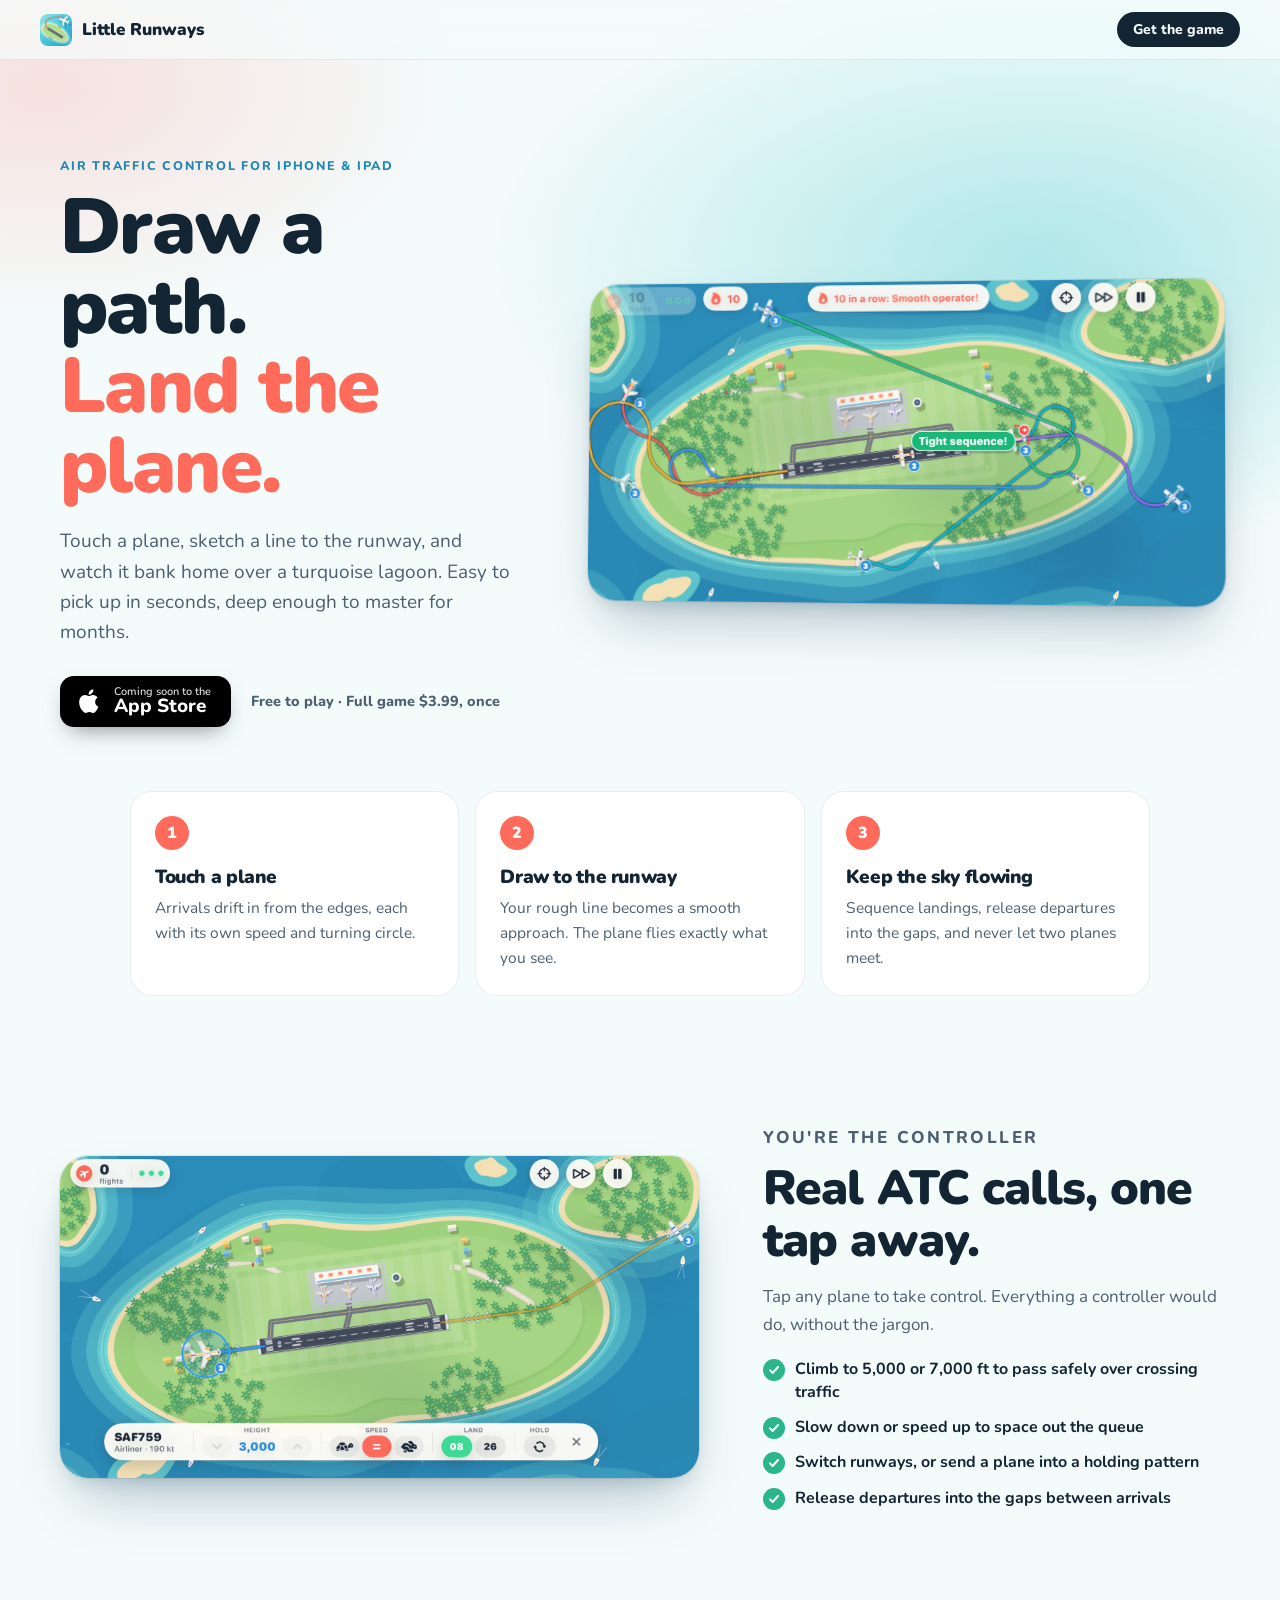
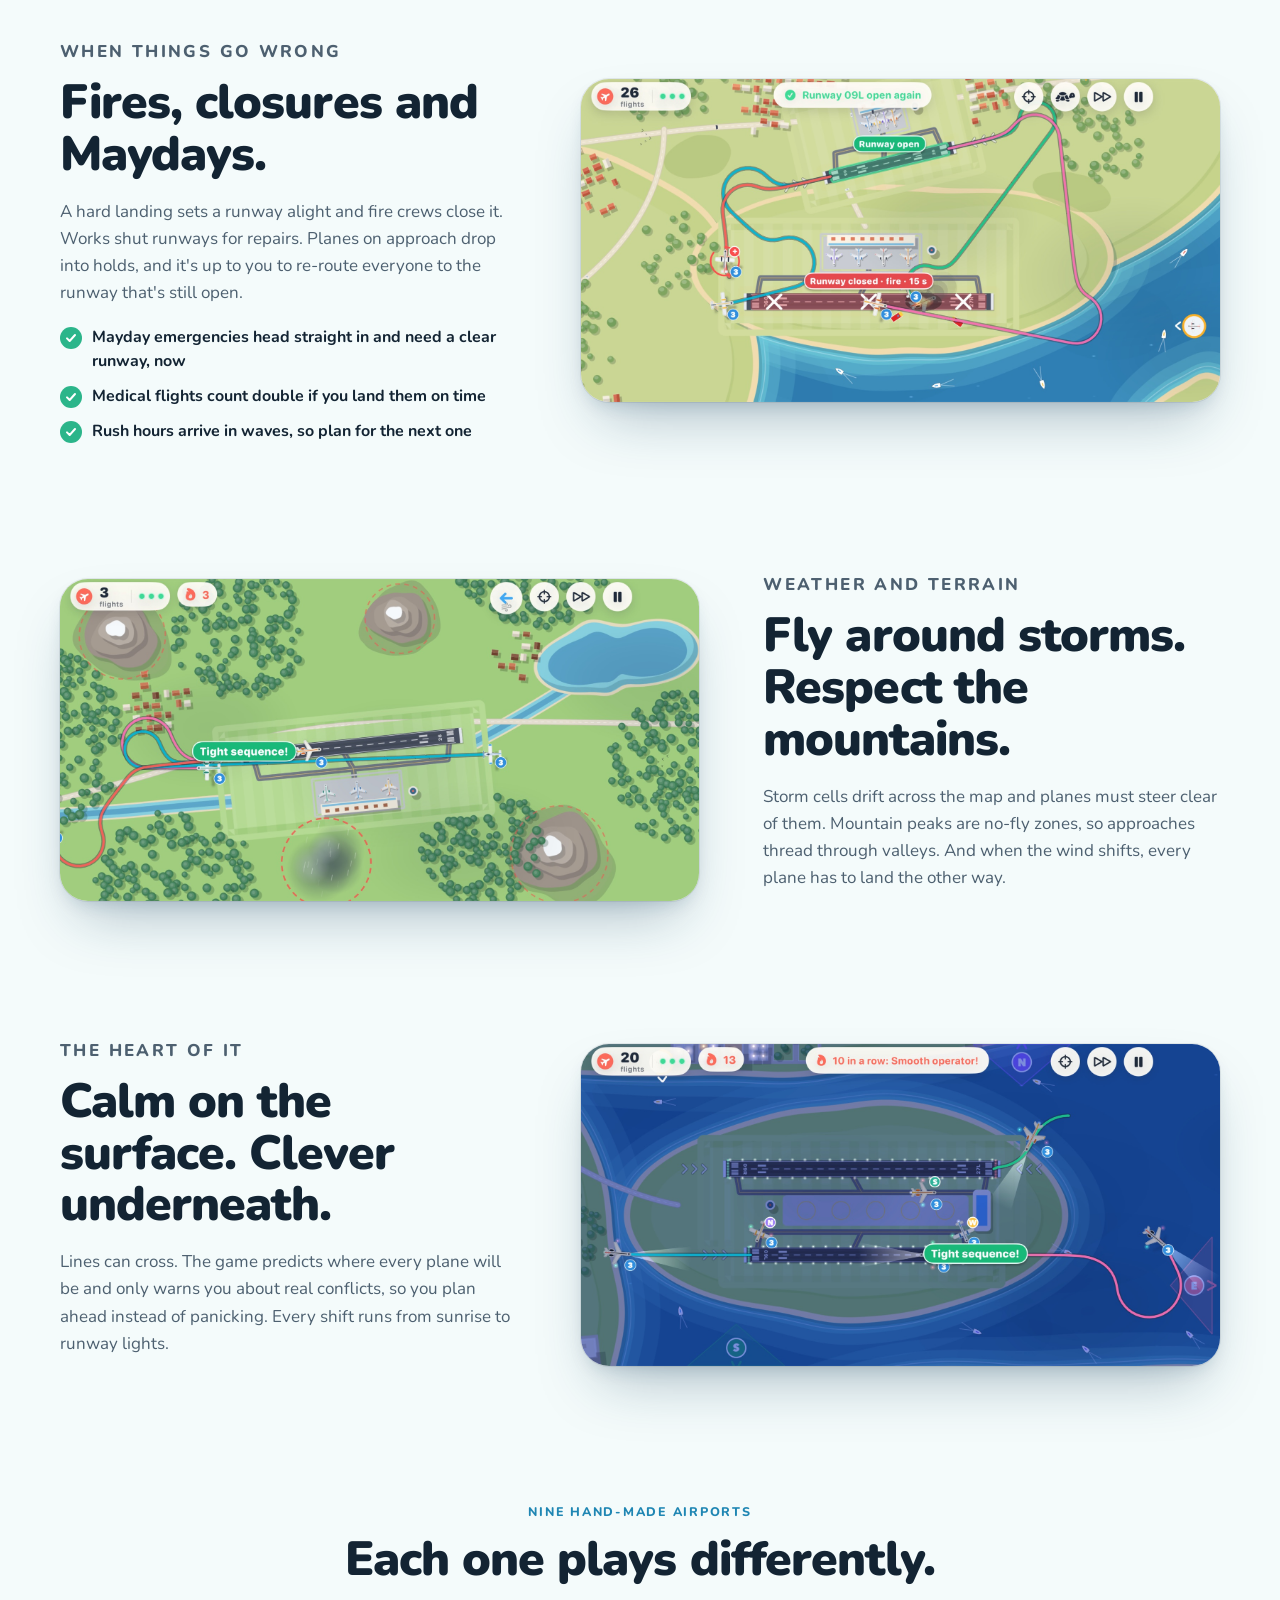
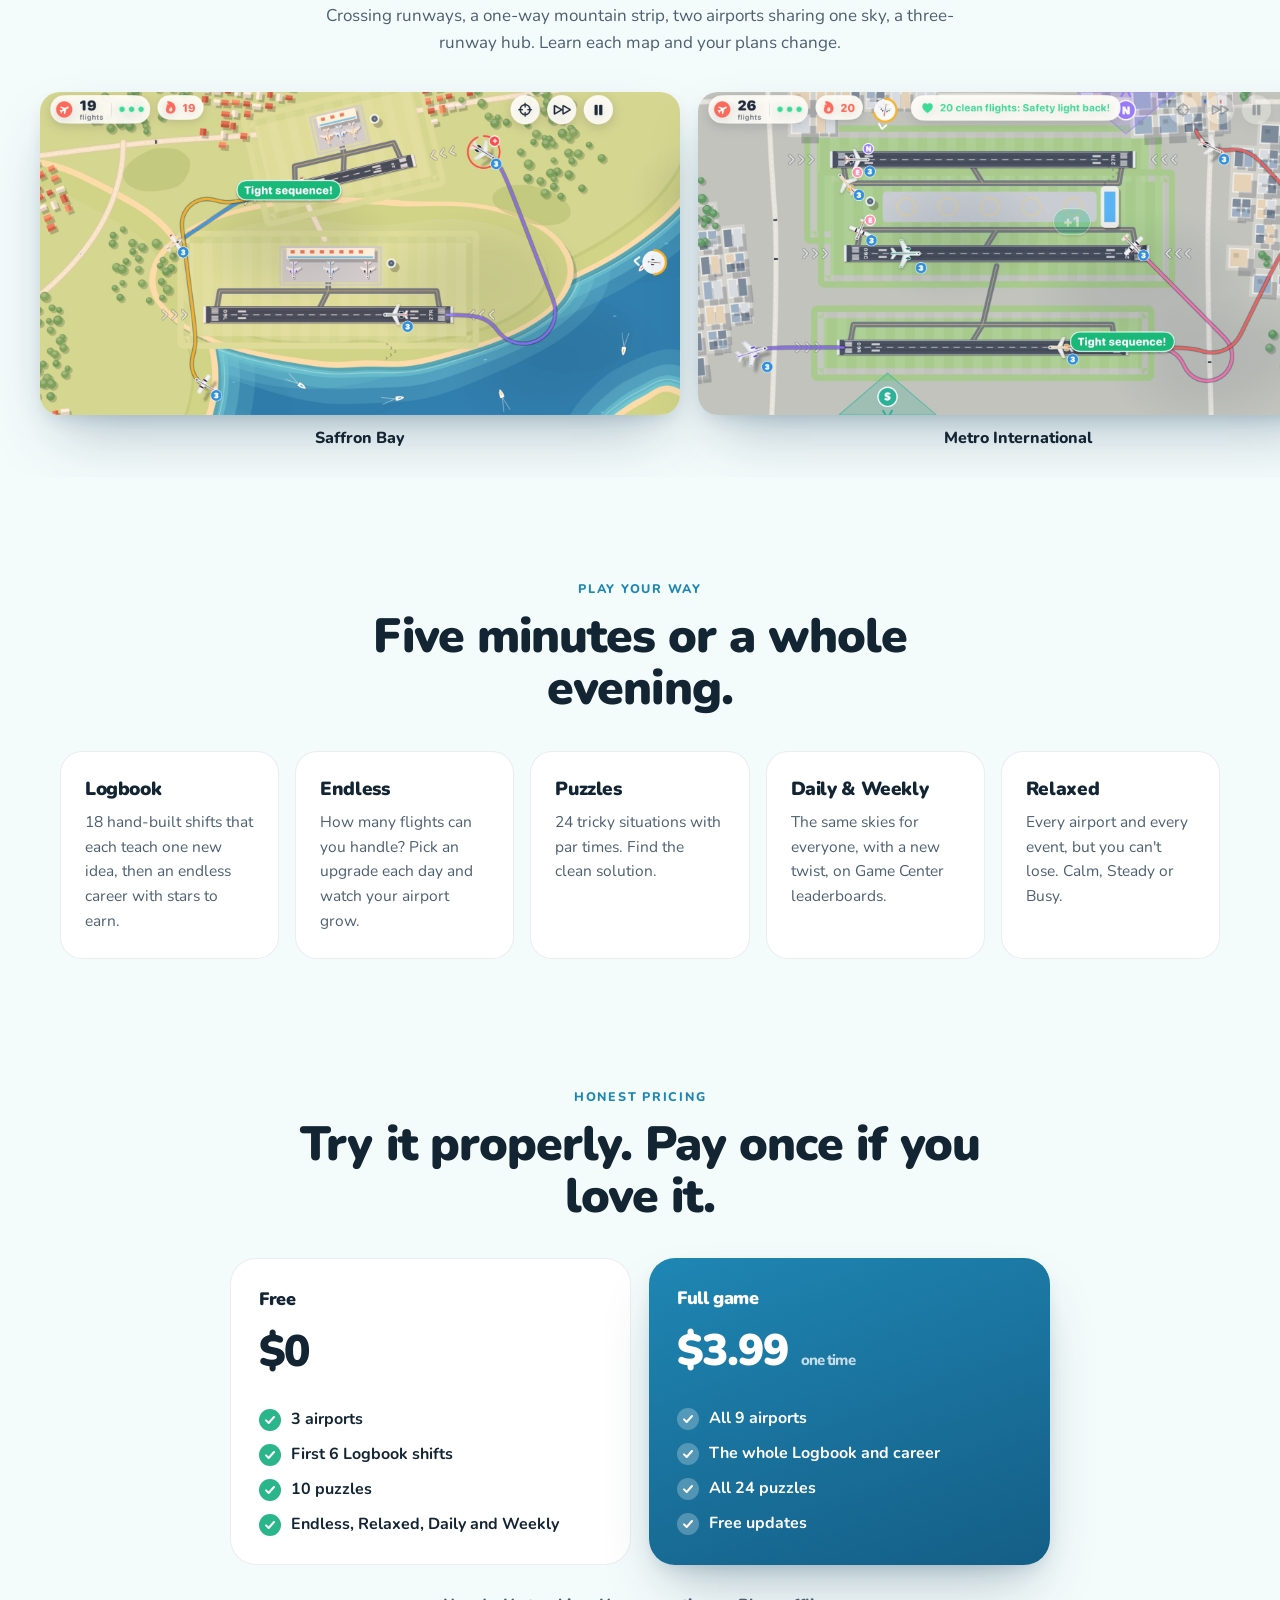
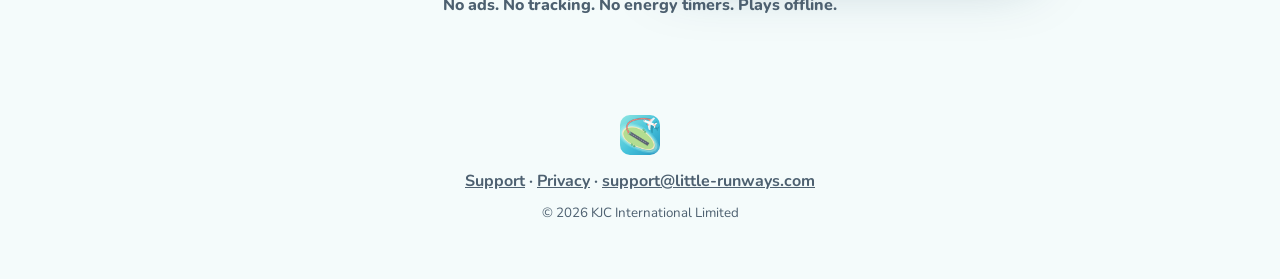
==== commit b9b8a09b: "Controls, events and weather sections" ====
--- a/index.html
+++ b/index.html
@@ -43,25 +43,49 @@
 </section>
 
 <section class="feature">
-  <figure class="device"><img src="img/7-metro.jpg" alt="A busy three-runway airport with many planes on drawn paths" loading="lazy" width="1800" height="907"></figure>
+  <figure class="device"><img src="img/11-card.jpg" alt="The control card for a selected airliner, showing height, speed, runway and hold" loading="lazy" width="1800" height="907"></figure>
   <div class="feature-copy">
-    <p class="eyebrow">The heart of it</p>
-    <h2>Calm on the surface. Clever underneath.</h2>
-    <p>Lines can cross. The game predicts where every plane will be and only warns you about real conflicts, so you plan ahead instead of panicking.</p>
+    <p class="eyebrow">You're the controller</p>
+    <h2>Real ATC calls, one tap away.</h2>
+    <p>Tap any plane to take control. Everything a controller would do, without the jargon.</p>
     <ul class="ticks">
-      <li>Climb a plane to 5 or 7 thousand feet to pass safely over another</li>
-      <li>Slow one down or send it into a hold while the runway clears</li>
-      <li>Light aircraft, jets, heavies and helicopters, each landing where they fit</li>
+      <li>Climb to 5,000 or 7,000 ft to pass safely over crossing traffic</li>
+      <li>Slow down or speed up to space out the queue</li>
+      <li>Switch runways, or send a plane into a holding pattern</li>
+      <li>Release departures into the gaps between arrivals</li>
     </ul>
+  </div>
+</section>
+
+<section class="feature flip">
+  <figure class="device"><img src="img/fire.jpg" alt="A runway closed by a fire while planes are re-routed to the other runway" loading="lazy" width="1800" height="907"></figure>
+  <div class="feature-copy">
+    <p class="eyebrow">When things go wrong</p>
+    <h2>Fires, closures and Maydays.</h2>
+    <p>A hard landing sets a runway alight and fire crews close it. Works shut runways for repairs. Planes on approach drop into holds, and it's up to you to re-route everyone to the runway that's still open.</p>
+    <ul class="ticks">
+      <li>Mayday emergencies head straight in and need a clear runway, now</li>
+      <li>Medical flights count double if you land them on time</li>
+      <li>Rush hours arrive in waves, so plan for the next one</li>
+    </ul>
+  </div>
+</section>
+
+<section class="feature">
+  <figure class="device"><img src="img/storm.jpg" alt="A storm cell drifting between mountains near Edelweiss airport" loading="lazy" width="1800" height="907"></figure>
+  <div class="feature-copy">
+    <p class="eyebrow">Weather and terrain</p>
+    <h2>Fly around storms. Respect the mountains.</h2>
+    <p>Storm cells drift across the map and planes must steer clear of them. Mountain peaks are no-fly zones, so approaches thread through valleys. And when the wind shifts, every plane has to land the other way.</p>
   </div>
 </section>
 
 <section class="feature flip">
   <figure class="device"><img src="img/2-harbour-night.jpg" alt="Harbour City at night with runway lights and landing planes" loading="lazy" width="1800" height="907"></figure>
   <div class="feature-copy">
-    <p class="eyebrow">Every shift is a little day</p>
-    <h2>From sunrise to runway lights.</h2>
-    <p>Each session runs from morning into night. Traffic builds in waves, the wind shifts which way you land, storms drift across the map and the occasional Mayday heads straight for the runway.</p>
+    <p class="eyebrow">The heart of it</p>
+    <h2>Calm on the surface. Clever underneath.</h2>
+    <p>Lines can cross. The game predicts where every plane will be and only warns you about real conflicts, so you plan ahead instead of panicking. Every shift runs from sunrise to runway lights.</p>
   </div>
 </section>
 
@@ -73,6 +97,7 @@
   </div>
   <div class="rail" tabindex="0" aria-label="Airports">
     <figure><img src="img/3-saffron.jpg" alt="Saffron Bay" loading="lazy"><figcaption>Saffron Bay</figcaption></figure>
+    <figure><img src="img/7-metro.jpg" alt="Metro International" loading="lazy"><figcaption>Metro International</figcaption></figure>
     <figure><img src="img/4-edelweiss.jpg" alt="Edelweiss" loading="lazy"><figcaption>Edelweiss</figcaption></figure>
     <figure><img src="img/5-twinbays.jpg" alt="Twin Bays" loading="lazy"><figcaption>Twin Bays</figcaption></figure>
     <figure><img src="img/6-kestrel-dusk.jpg" alt="Kestrel Lakes at dusk" loading="lazy"><figcaption>Kestrel Lakes</figcaption></figure>
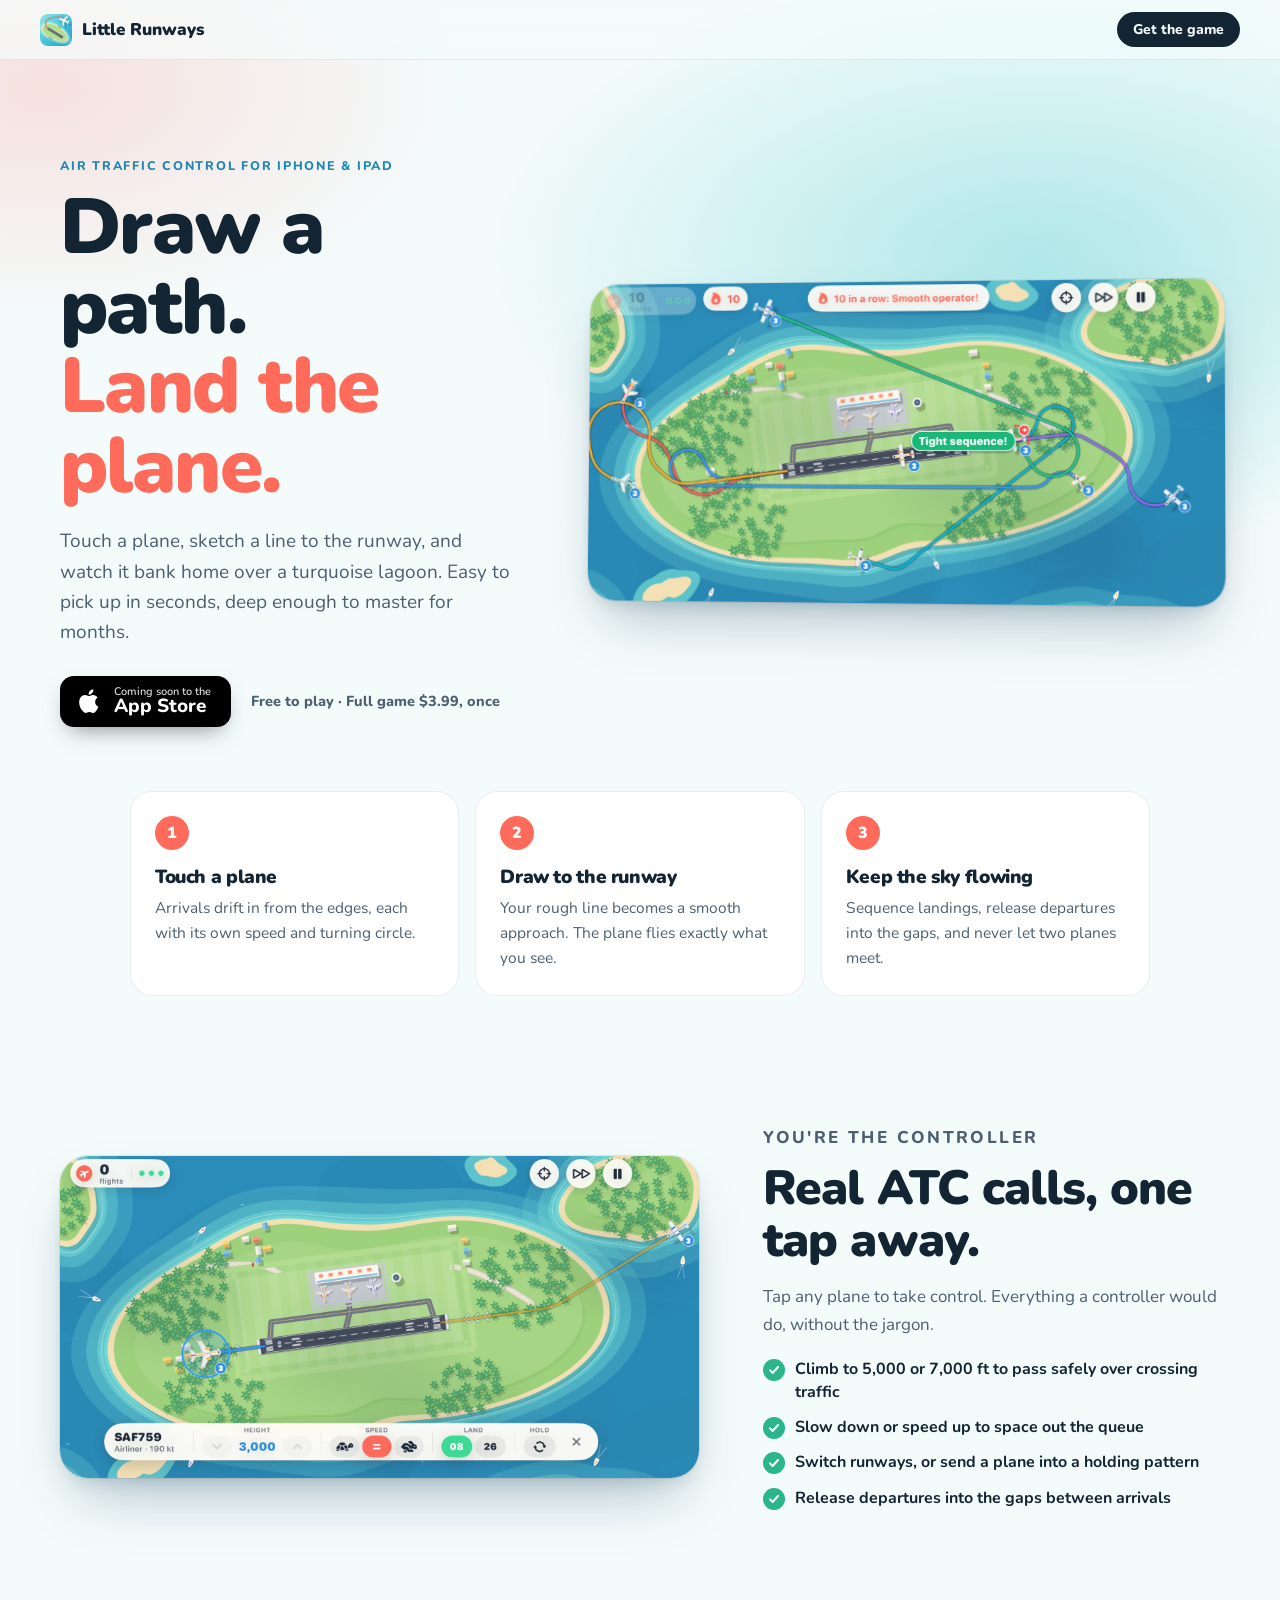
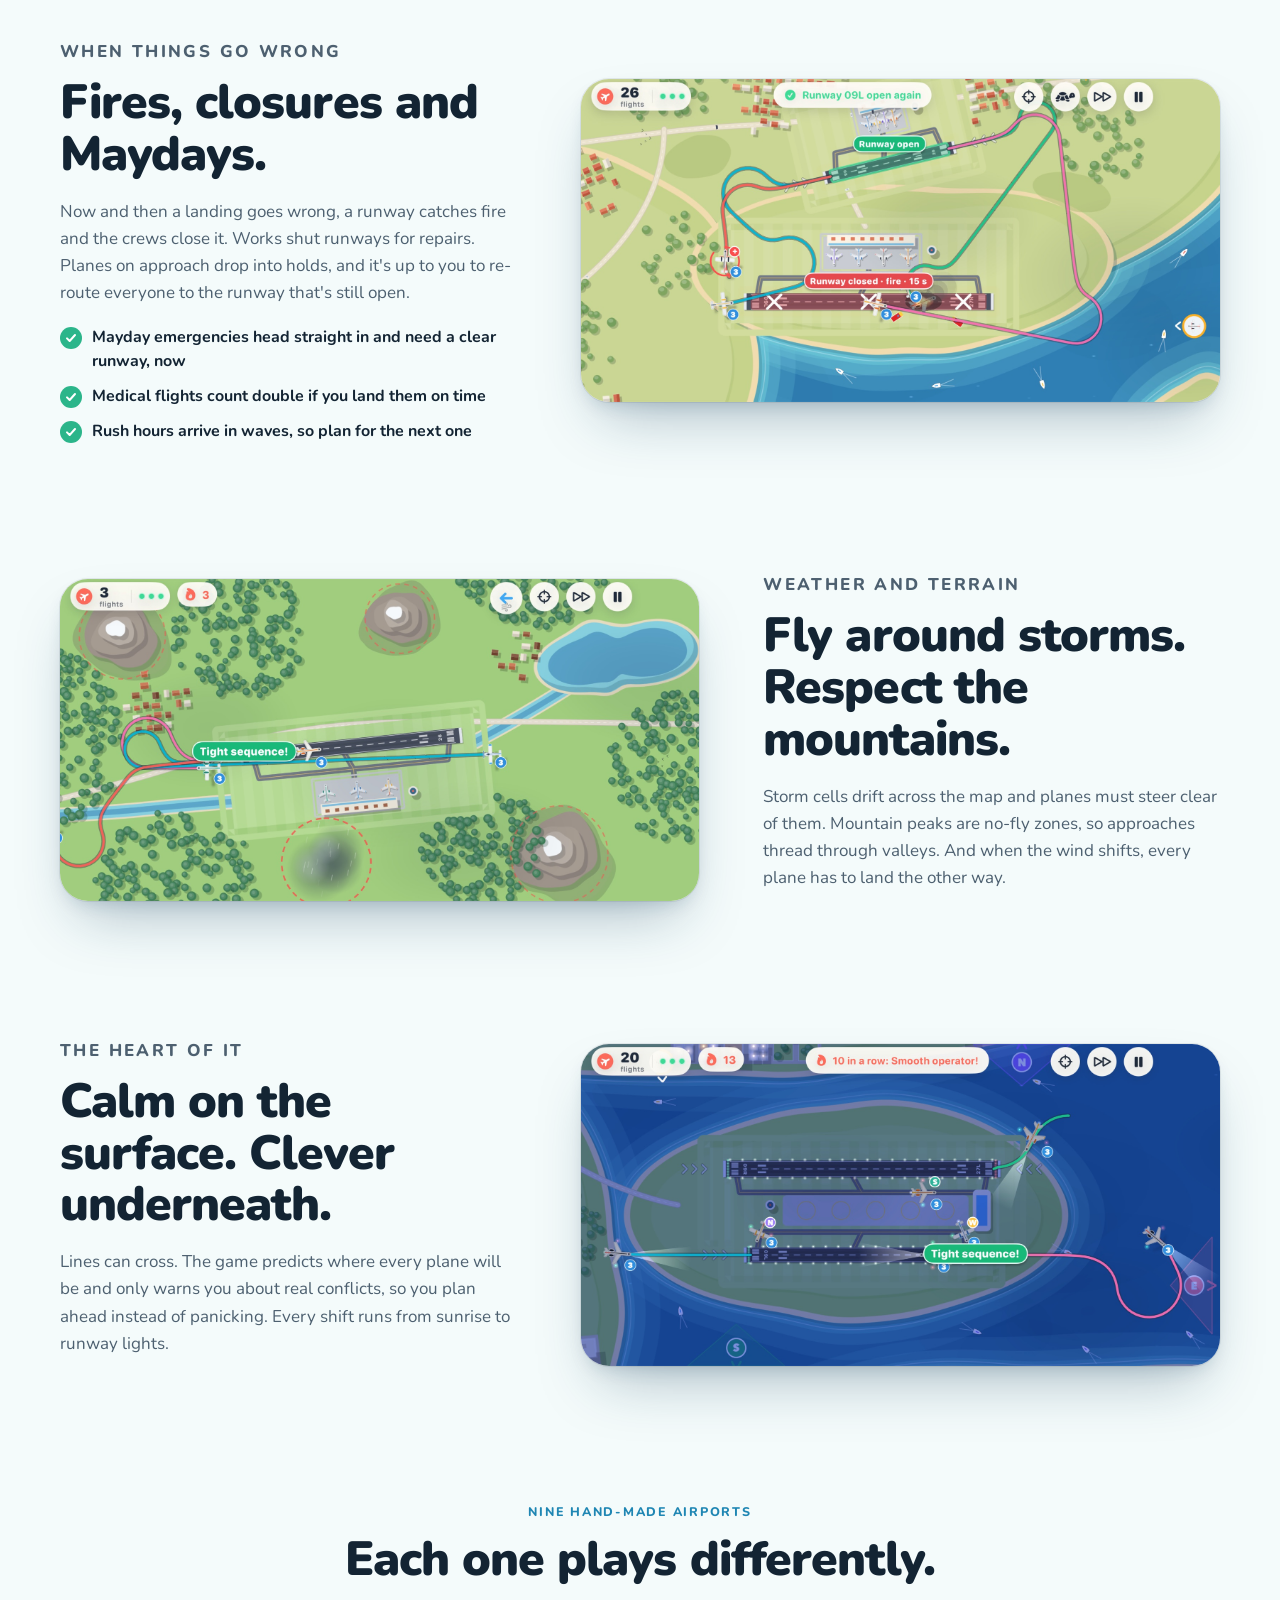
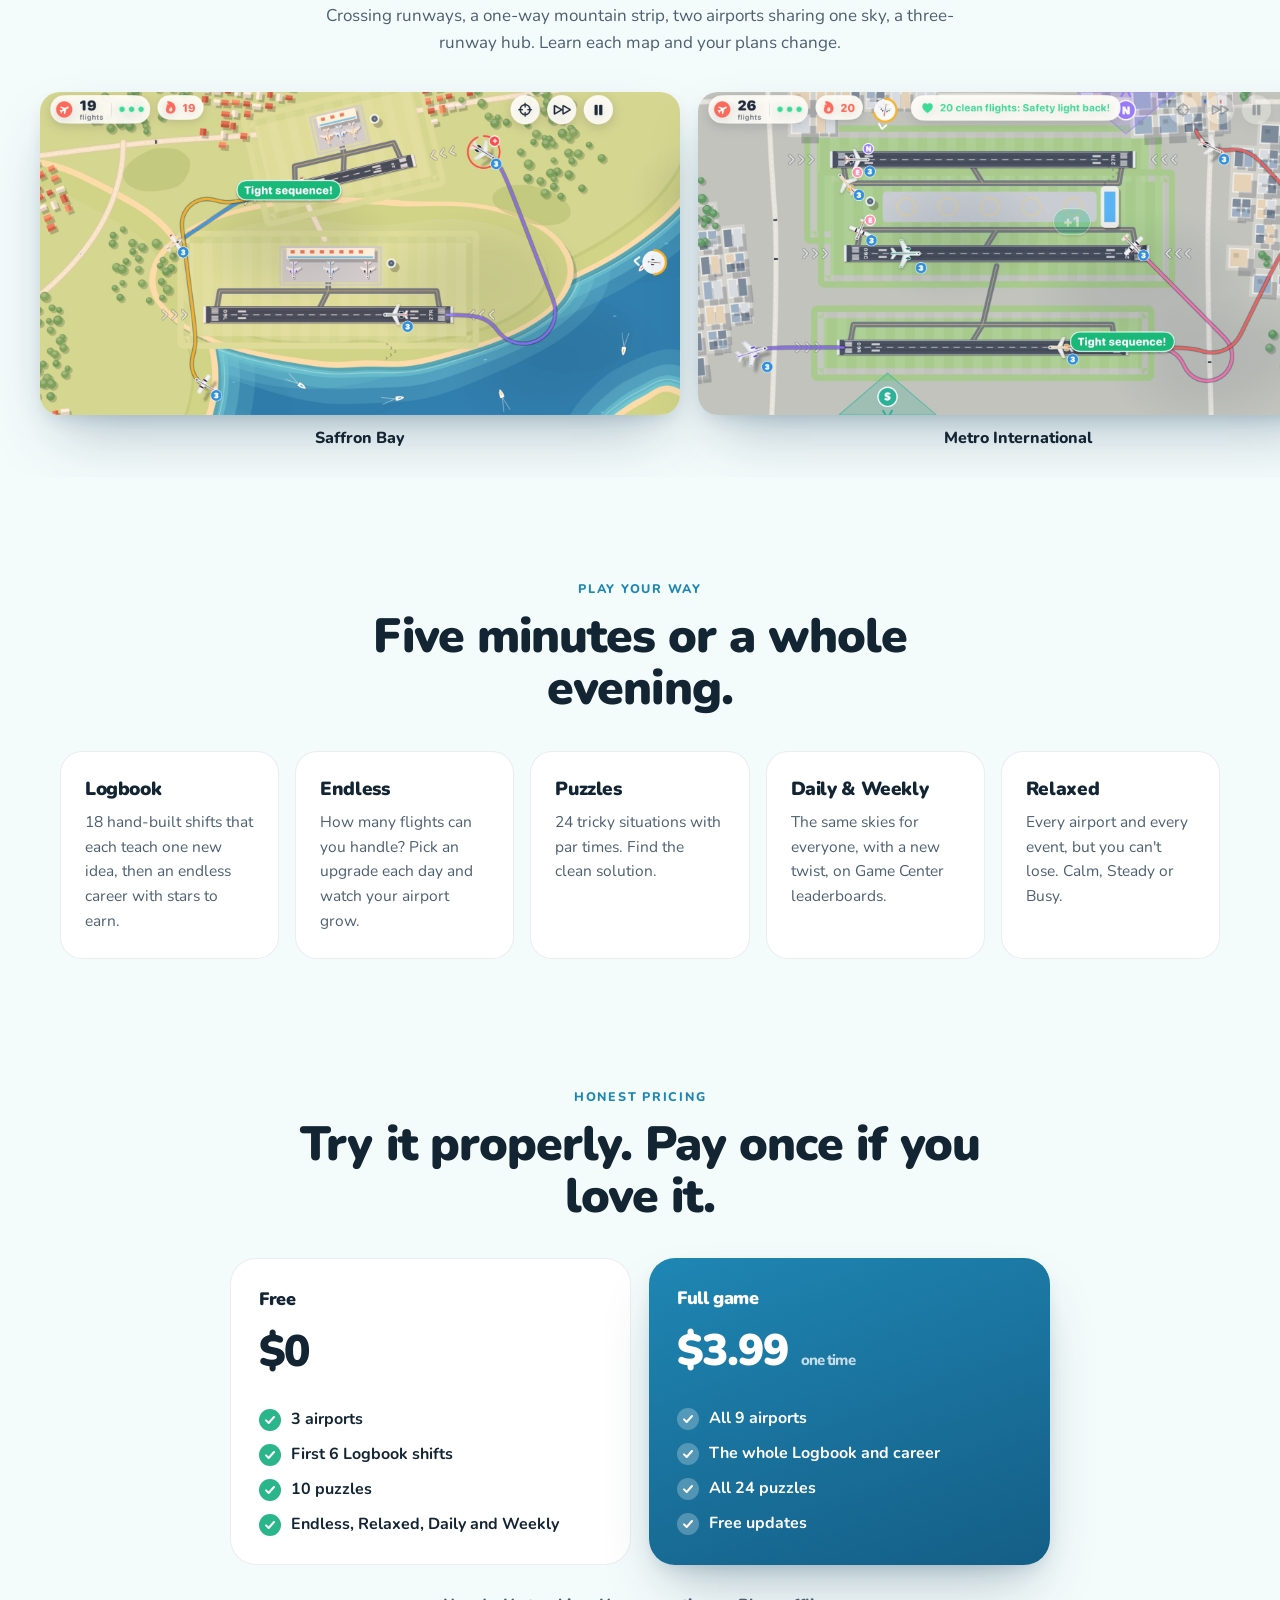
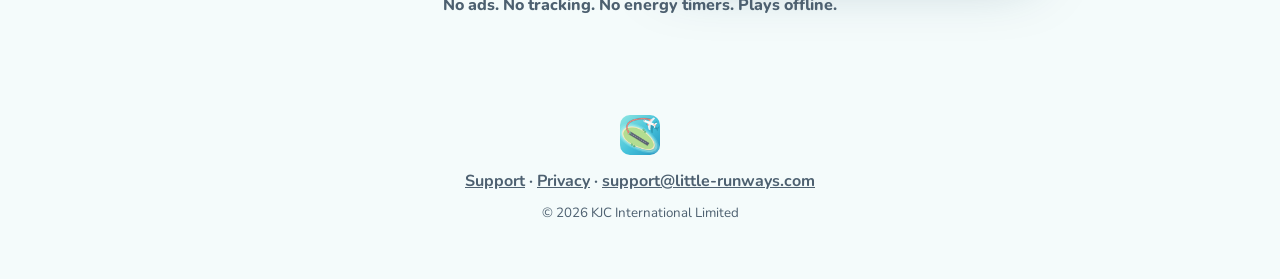
==== commit 88d4b7a3: "Wording" ====
--- a/index.html
+++ b/index.html
@@ -62,7 +62,7 @@
   <div class="feature-copy">
     <p class="eyebrow">When things go wrong</p>
     <h2>Fires, closures and Maydays.</h2>
-    <p>A hard landing sets a runway alight and fire crews close it. Works shut runways for repairs. Planes on approach drop into holds, and it's up to you to re-route everyone to the runway that's still open.</p>
+    <p>Now and then a landing goes wrong, a runway catches fire and the crews close it. Works shut runways for repairs. Planes on approach drop into holds, and it's up to you to re-route everyone to the runway that's still open.</p>
     <ul class="ticks">
       <li>Mayday emergencies head straight in and need a clear runway, now</li>
       <li>Medical flights count double if you land them on time</li>
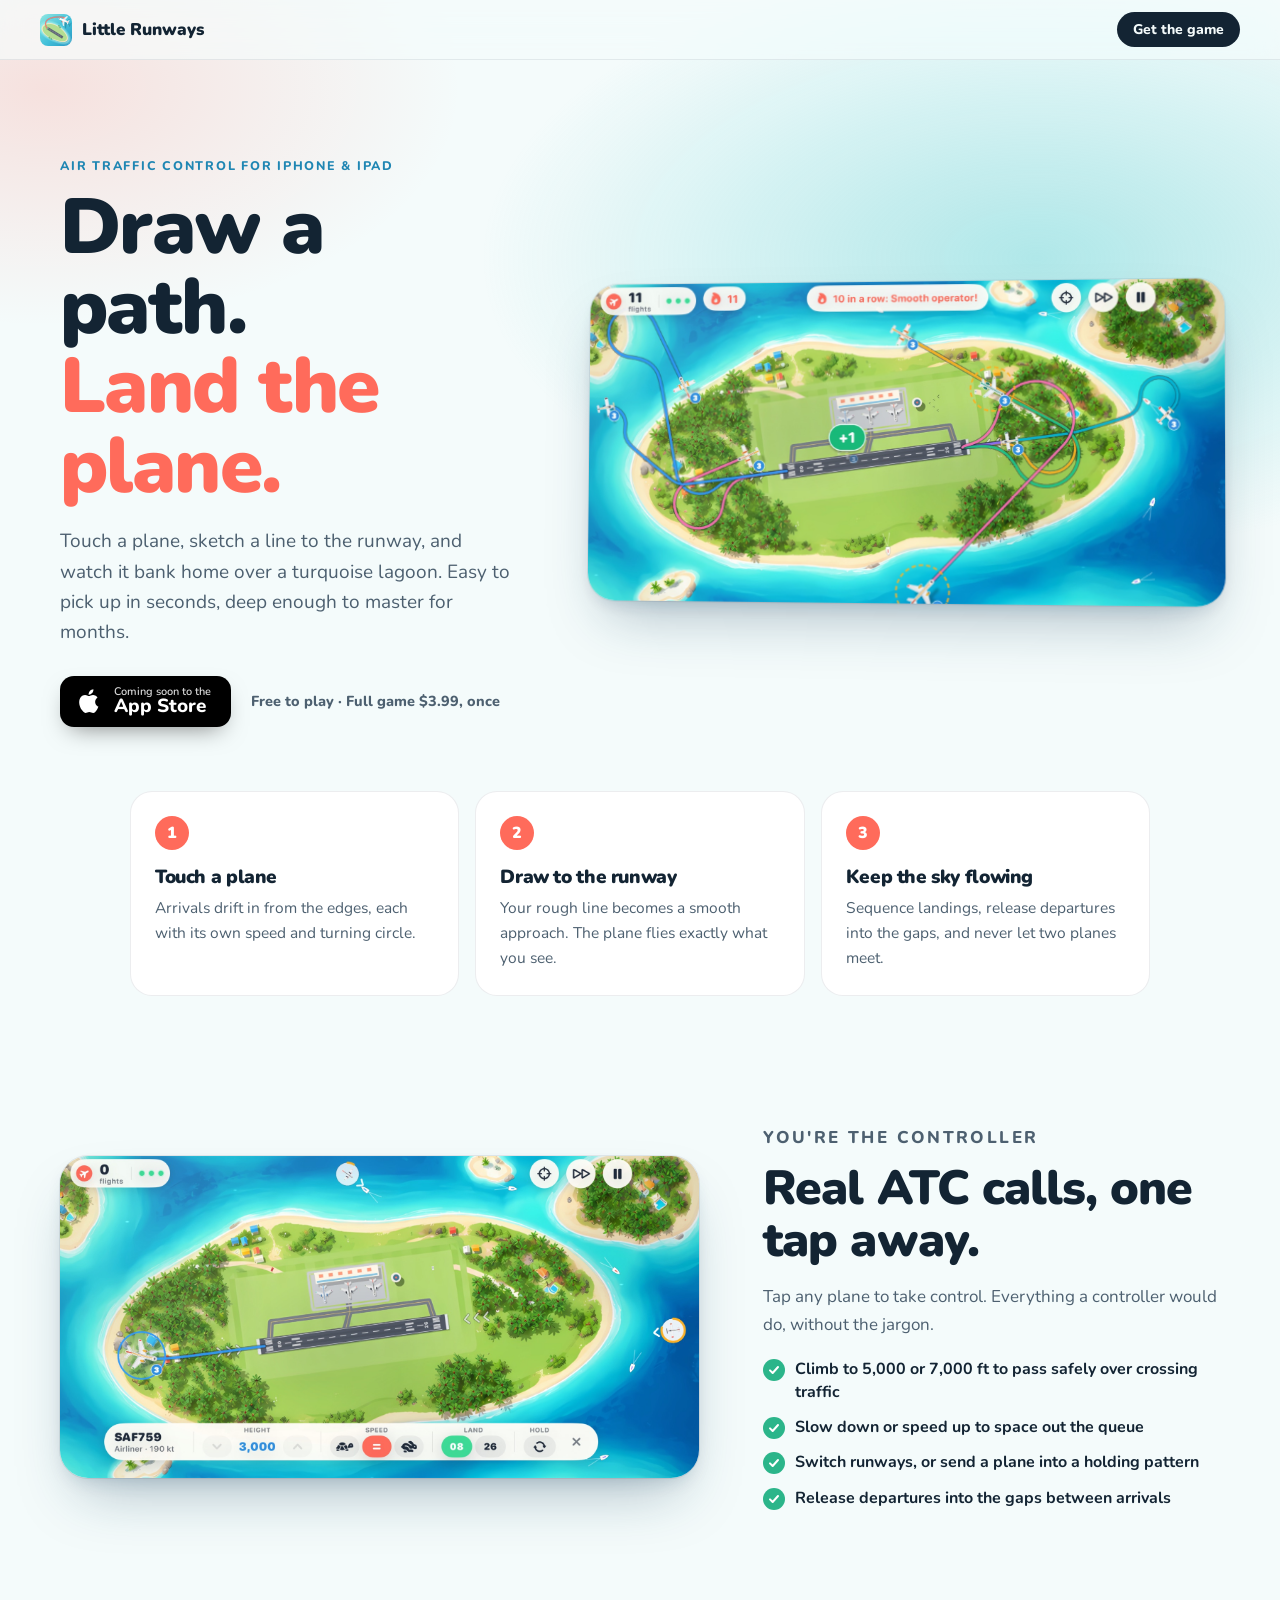
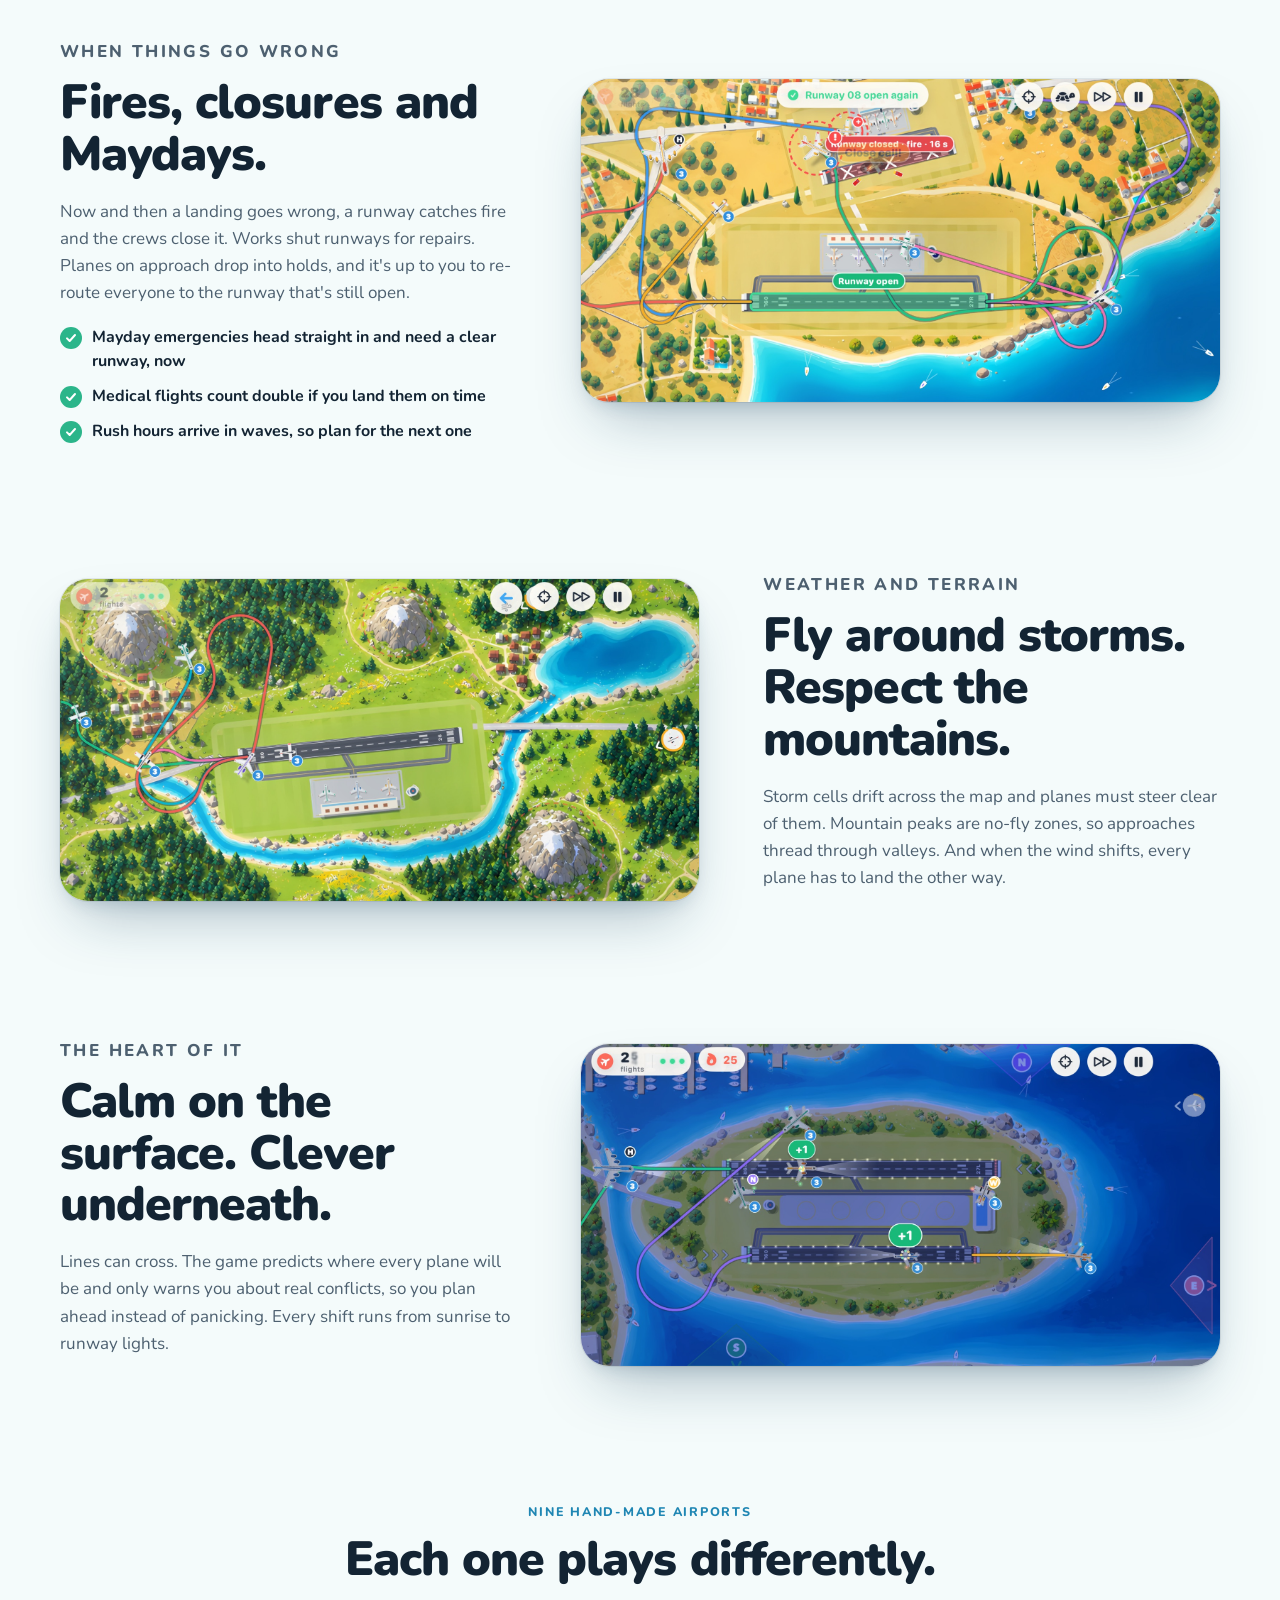
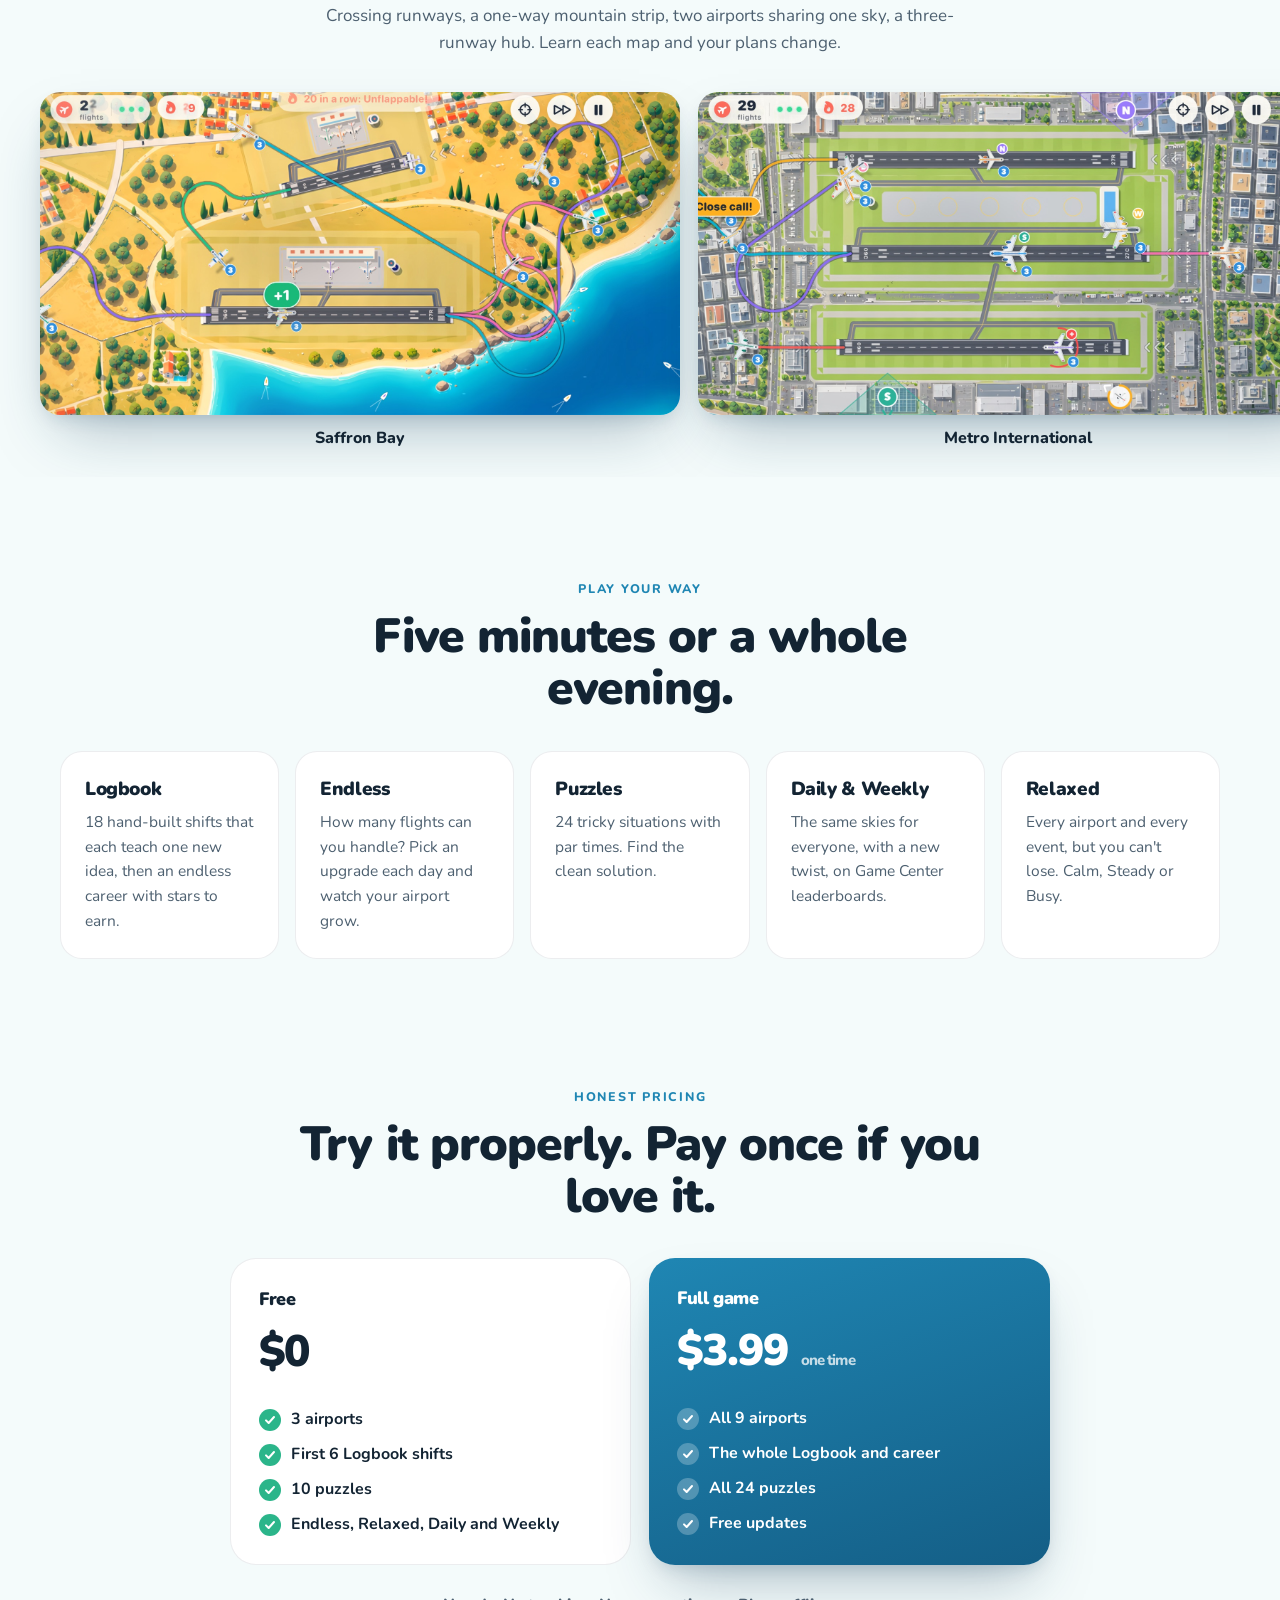
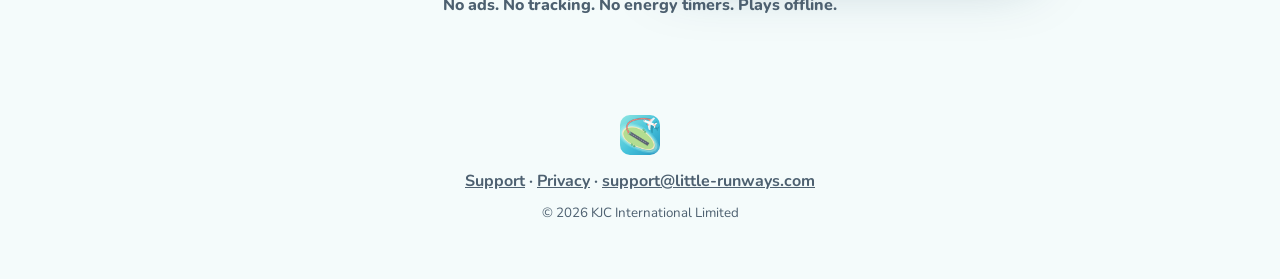
==== commit 4b3cfb63: "Painted-map screenshots" ====
--- a/index.html
+++ b/index.html
@@ -7,12 +7,12 @@
 <meta name="description" content="Draw a path, land the plane. Little Runways is a calm, hand-crafted air traffic control game for iPhone and iPad, with nine miniature airports.">
 <meta property="og:title" content="Little Runways">
 <meta property="og:description" content="Draw a path. Land the plane. A hand-crafted air traffic control game for iPhone and iPad.">
-<meta property="og:image" content="https://little-runways.com/img/1-pebble.jpg">
+<meta property="og:image" content="https://little-runways.com/img/1-pebble.jpg?v=4">
 <meta name="theme-color" content="#0E2A3B">
 <link rel="icon" href="img/icon.png"><link rel="apple-touch-icon" href="img/icon.png">
 <link rel="preconnect" href="https://fonts.googleapis.com"><link rel="preconnect" href="https://fonts.gstatic.com" crossorigin>
 <link href="https://fonts.googleapis.com/css2?family=Nunito:wght@600;800;900&display=swap" rel="stylesheet">
-<link rel="stylesheet" href="home.css?v=3">
+<link rel="stylesheet" href="home.css?v=4">
 </head>
 <body>
 
@@ -32,7 +32,7 @@
     </div>
   </div>
   <figure class="hero-shot device">
-    <img src="img/1-pebble.jpg" alt="Planes following drawn paths to the runway at Pebble Cay" width="1800" height="907">
+    <img src="img/1-pebble.jpg?v=4" alt="Planes following drawn paths to the runway at Pebble Cay" width="1800" height="907">
   </figure>
 </header>
 
@@ -43,7 +43,7 @@
 </section>
 
 <section class="feature">
-  <figure class="device"><img src="img/11-card.jpg" alt="The control card for a selected airliner, showing height, speed, runway and hold" loading="lazy" width="1800" height="907"></figure>
+  <figure class="device"><img src="img/11-card.jpg?v=4" alt="The control card for a selected airliner, showing height, speed, runway and hold" loading="lazy" width="1800" height="907"></figure>
   <div class="feature-copy">
     <p class="eyebrow">You're the controller</p>
     <h2>Real ATC calls, one tap away.</h2>
@@ -58,7 +58,7 @@
 </section>
 
 <section class="feature flip">
-  <figure class="device"><img src="img/fire.jpg" alt="A runway closed by a fire while planes are re-routed to the other runway" loading="lazy" width="1800" height="907"></figure>
+  <figure class="device"><img src="img/fire.jpg?v=4" alt="A runway closed by a fire while planes are re-routed to the other runway" loading="lazy" width="1800" height="907"></figure>
   <div class="feature-copy">
     <p class="eyebrow">When things go wrong</p>
     <h2>Fires, closures and Maydays.</h2>
@@ -72,7 +72,7 @@
 </section>
 
 <section class="feature">
-  <figure class="device"><img src="img/storm.jpg" alt="A storm cell drifting between mountains near Edelweiss airport" loading="lazy" width="1800" height="907"></figure>
+  <figure class="device"><img src="img/storm.jpg?v=4" alt="A storm cell drifting between mountains near Edelweiss airport" loading="lazy" width="1800" height="907"></figure>
   <div class="feature-copy">
     <p class="eyebrow">Weather and terrain</p>
     <h2>Fly around storms. Respect the mountains.</h2>
@@ -81,7 +81,7 @@
 </section>
 
 <section class="feature flip">
-  <figure class="device"><img src="img/2-harbour-night.jpg" alt="Harbour City at night with runway lights and landing planes" loading="lazy" width="1800" height="907"></figure>
+  <figure class="device"><img src="img/2-harbour-night.jpg?v=4" alt="Harbour City at night with runway lights and landing planes" loading="lazy" width="1800" height="907"></figure>
   <div class="feature-copy">
     <p class="eyebrow">The heart of it</p>
     <h2>Calm on the surface. Clever underneath.</h2>
@@ -96,12 +96,12 @@
     <p>Crossing runways, a one-way mountain strip, two airports sharing one sky, a three-runway hub. Learn each map and your plans change.</p>
   </div>
   <div class="rail" tabindex="0" aria-label="Airports">
-    <figure><img src="img/3-saffron.jpg" alt="Saffron Bay" loading="lazy"><figcaption>Saffron Bay</figcaption></figure>
-    <figure><img src="img/7-metro.jpg" alt="Metro International" loading="lazy"><figcaption>Metro International</figcaption></figure>
-    <figure><img src="img/4-edelweiss.jpg" alt="Edelweiss" loading="lazy"><figcaption>Edelweiss</figcaption></figure>
-    <figure><img src="img/5-twinbays.jpg" alt="Twin Bays" loading="lazy"><figcaption>Twin Bays</figcaption></figure>
-    <figure><img src="img/6-kestrel-dusk.jpg" alt="Kestrel Lakes at dusk" loading="lazy"><figcaption>Kestrel Lakes</figcaption></figure>
-    <figure><img src="img/8-summit.jpg" alt="Summit" loading="lazy"><figcaption>Summit</figcaption></figure>
+    <figure><img src="img/3-saffron.jpg?v=4" alt="Saffron Bay" loading="lazy"><figcaption>Saffron Bay</figcaption></figure>
+    <figure><img src="img/7-metro.jpg?v=4" alt="Metro International" loading="lazy"><figcaption>Metro International</figcaption></figure>
+    <figure><img src="img/4-edelweiss.jpg?v=4" alt="Edelweiss" loading="lazy"><figcaption>Edelweiss</figcaption></figure>
+    <figure><img src="img/5-twinbays.jpg?v=4" alt="Twin Bays" loading="lazy"><figcaption>Twin Bays</figcaption></figure>
+    <figure><img src="img/6-kestrel-dusk.jpg?v=4" alt="Kestrel Lakes at dusk" loading="lazy"><figcaption>Kestrel Lakes</figcaption></figure>
+    <figure><img src="img/8-summit.jpg?v=4" alt="Summit" loading="lazy"><figcaption>Summit</figcaption></figure>
   </div>
 </section>
 
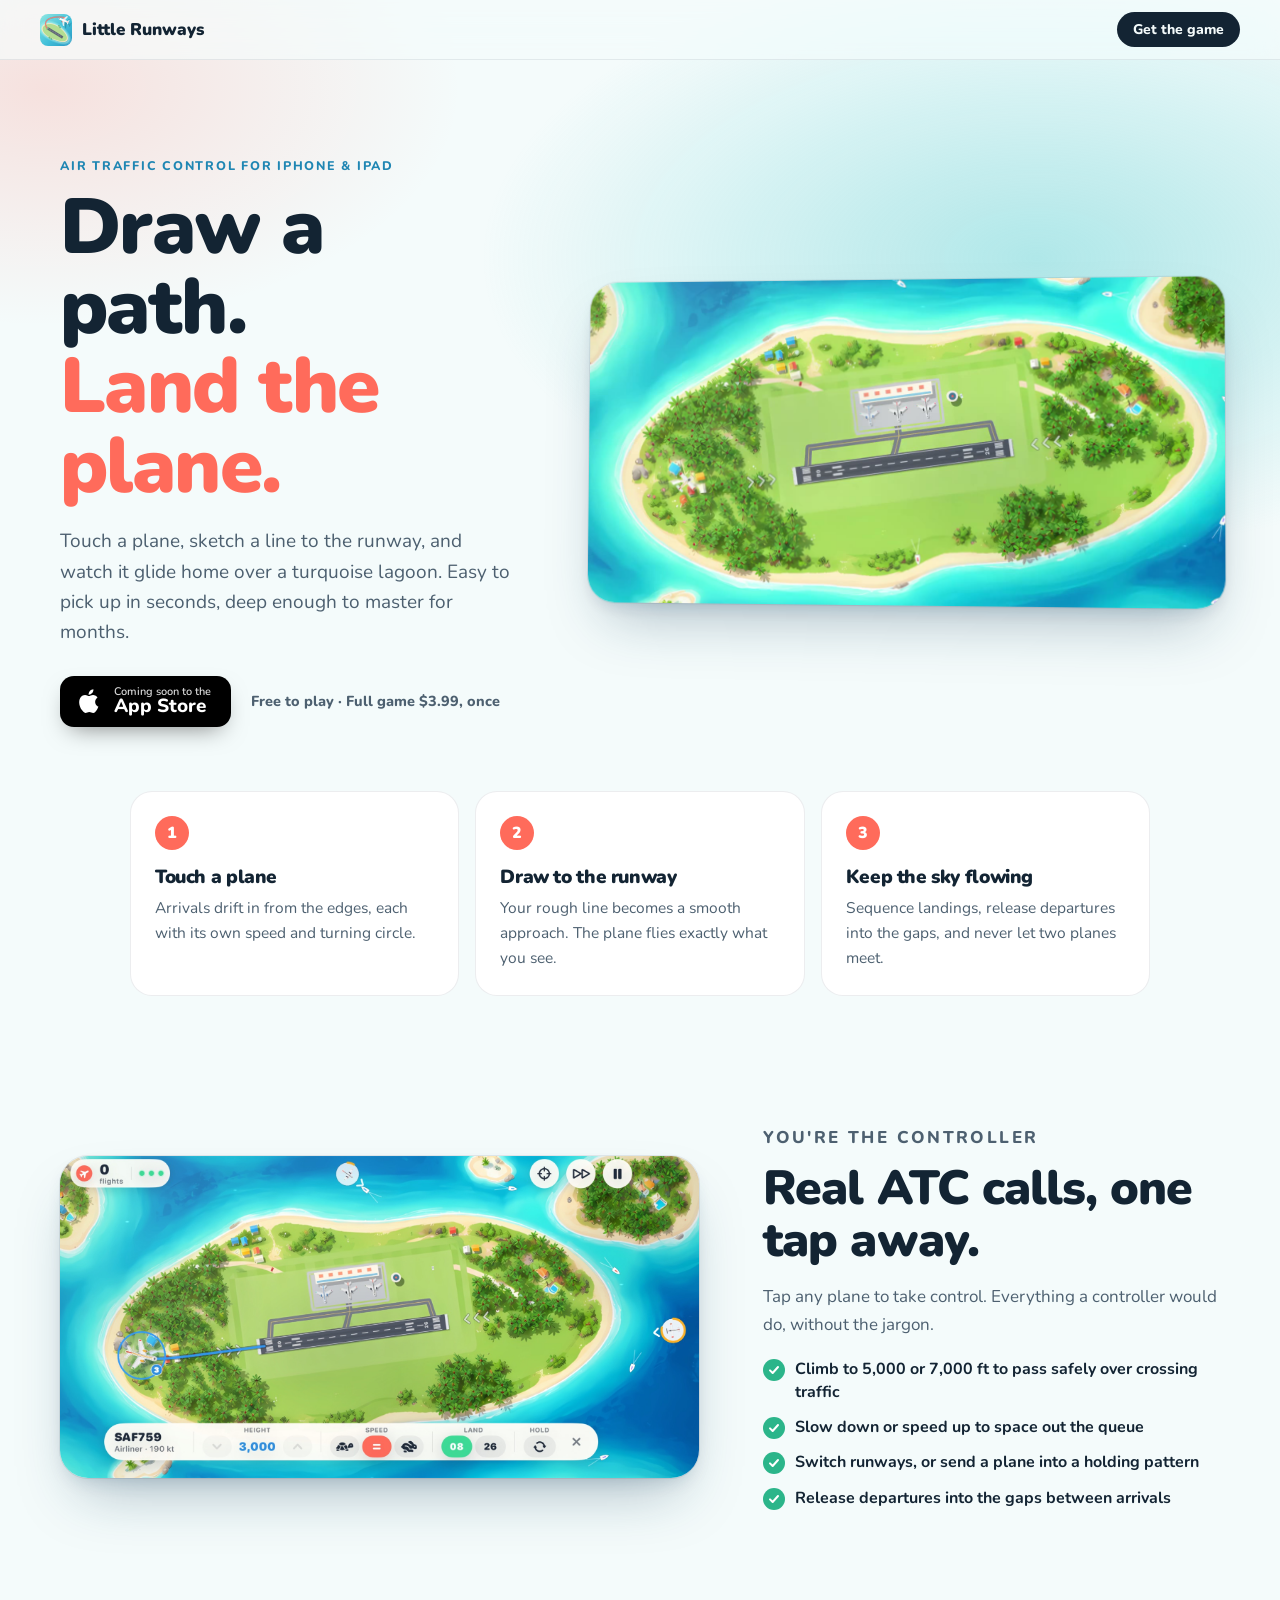
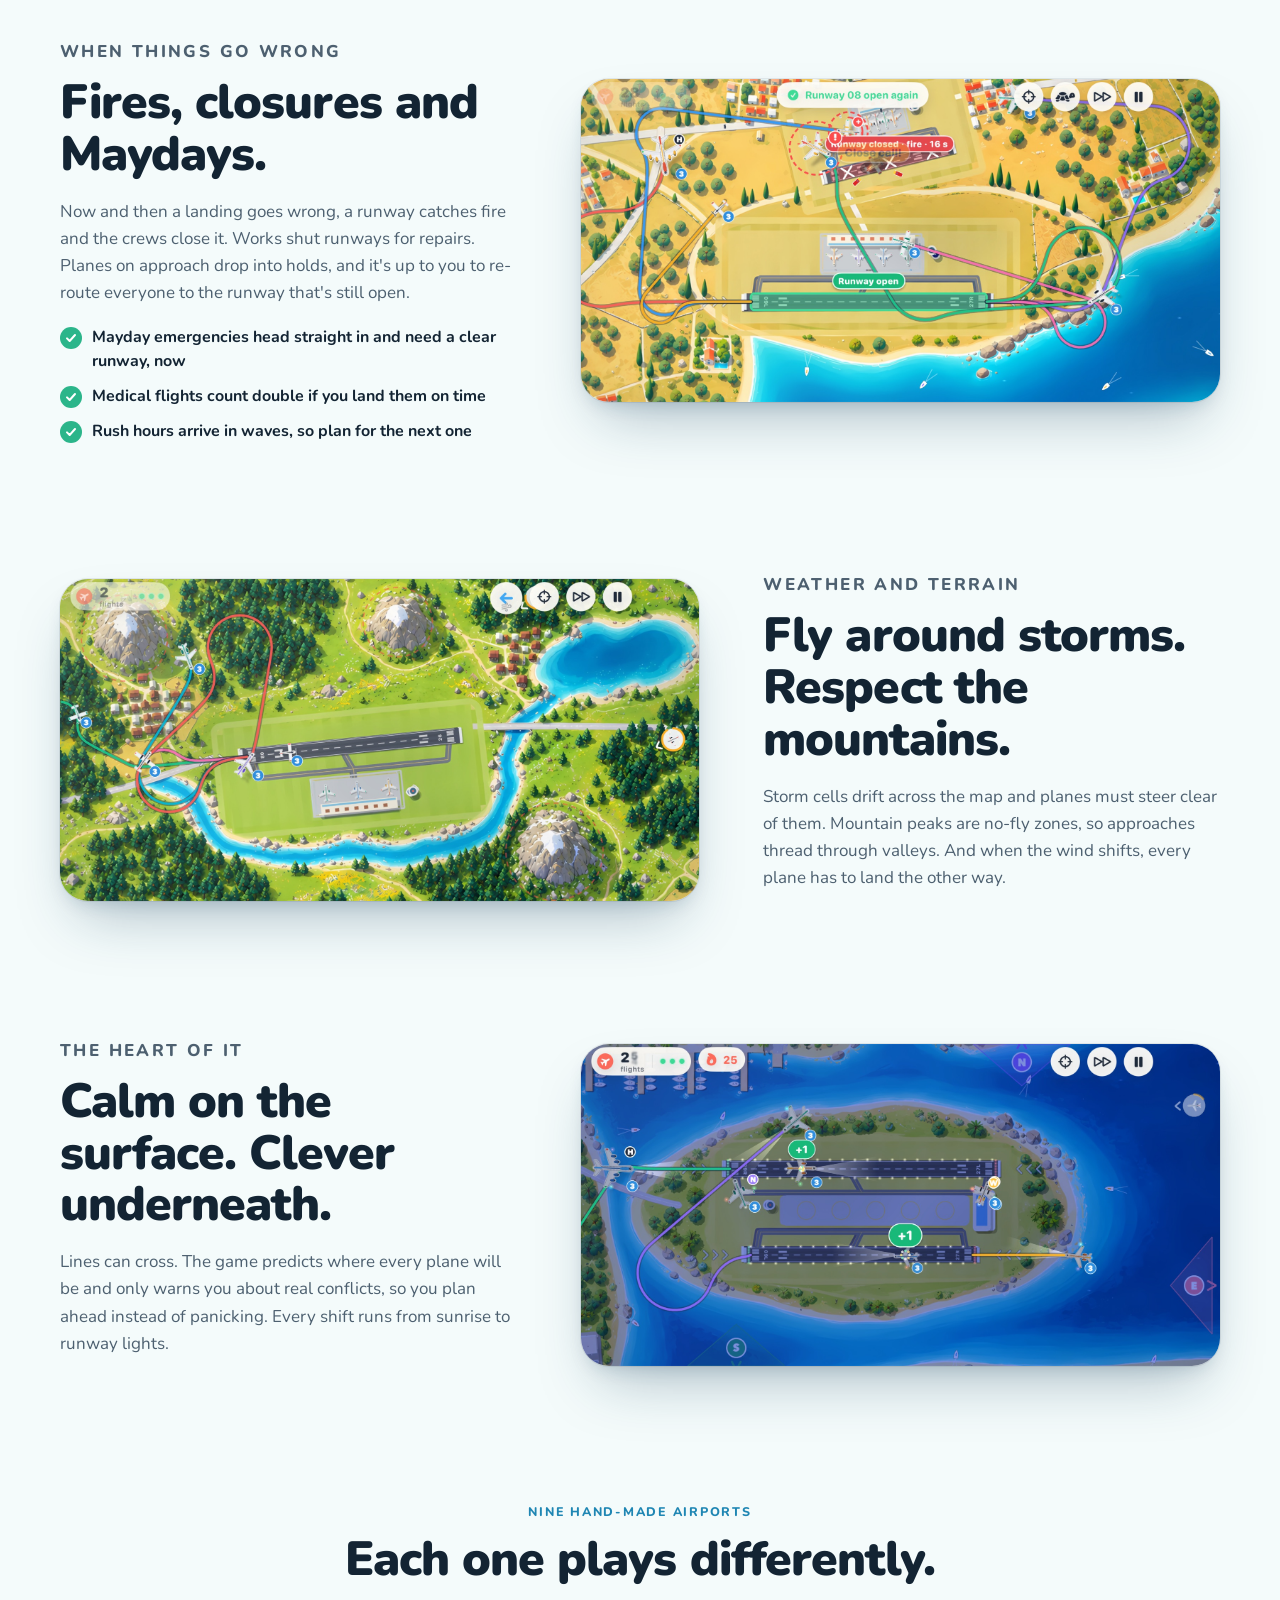
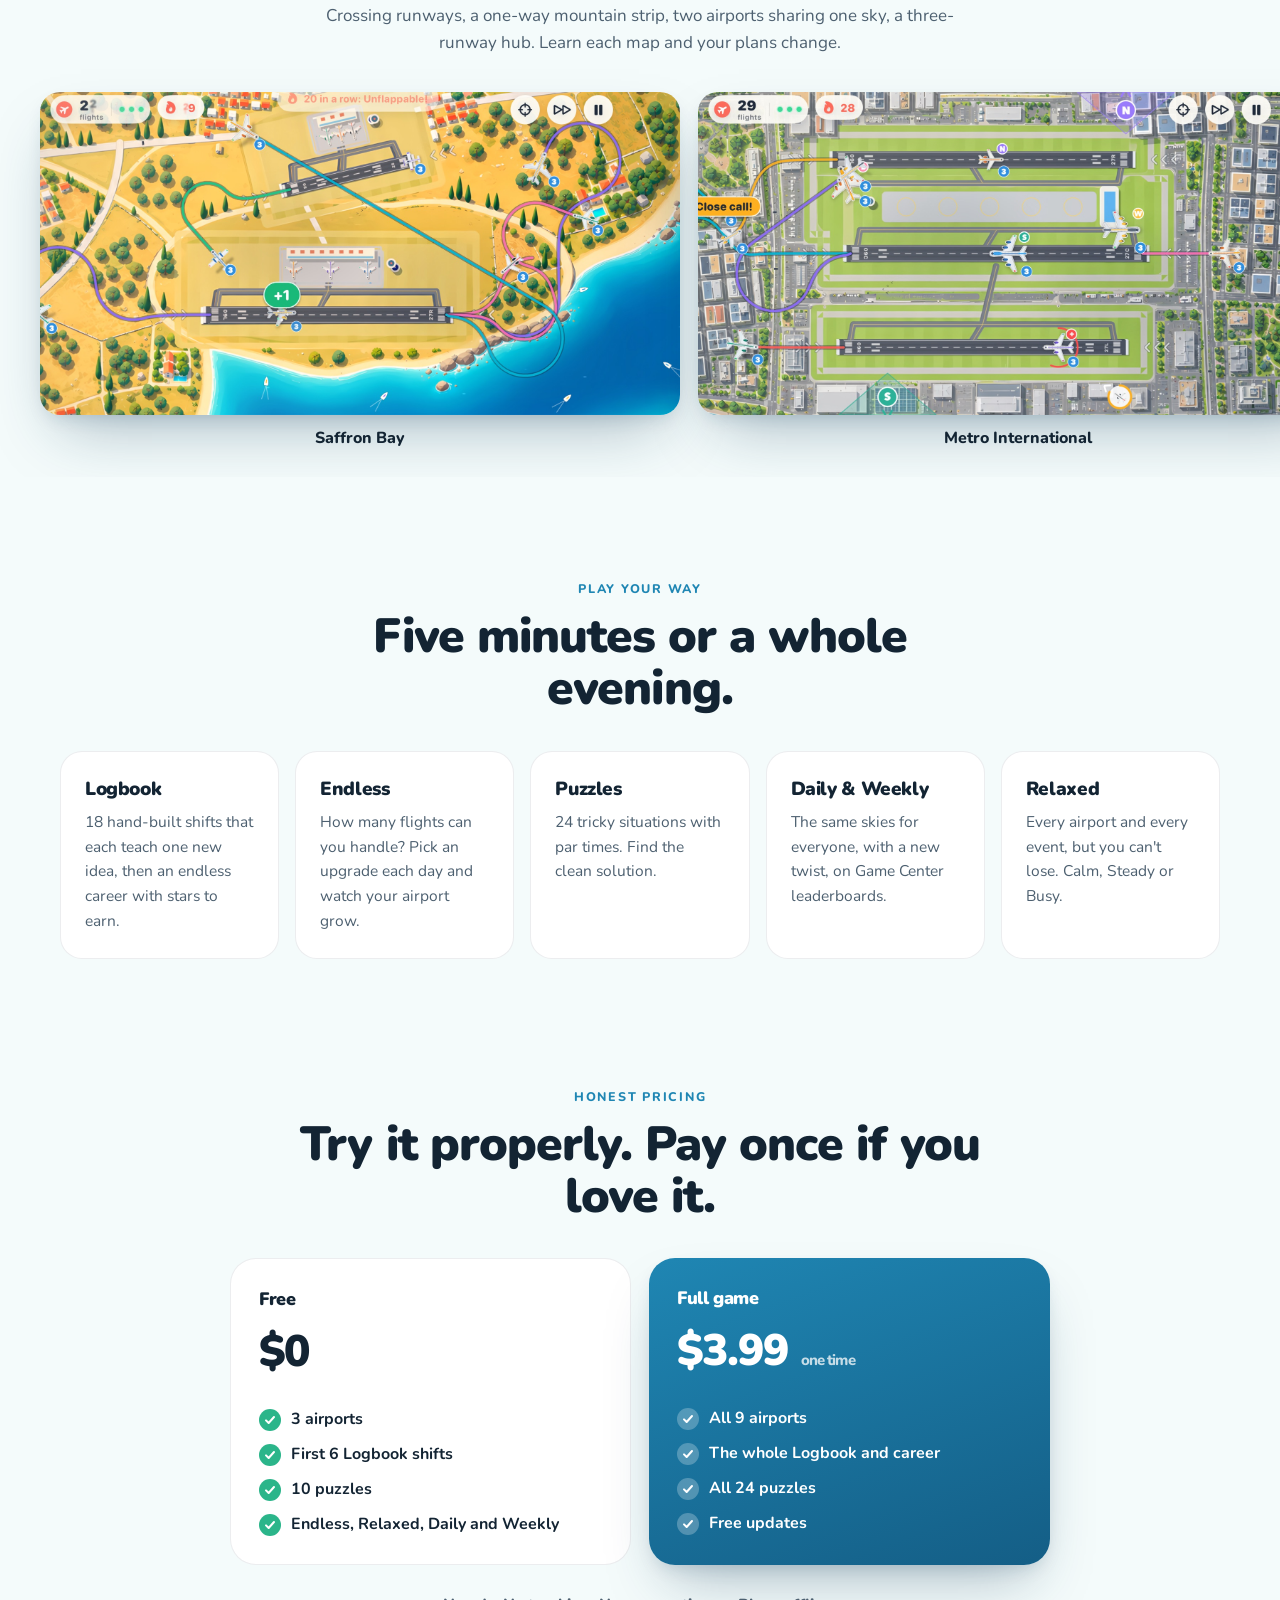
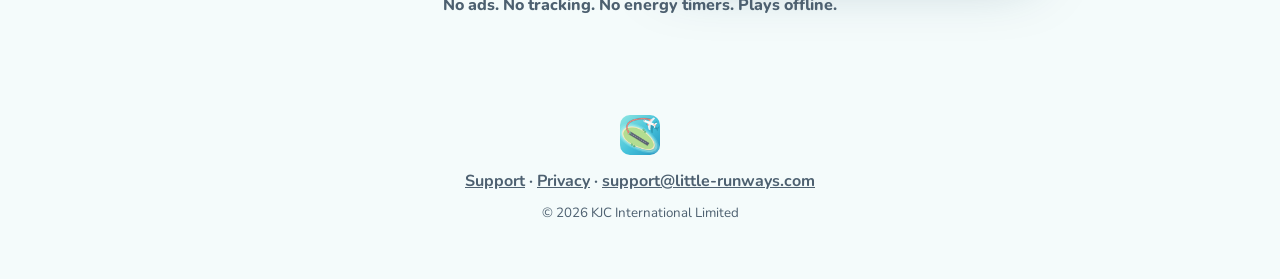
==== commit 99179eab: "Live hero: looping clip of the calm airport; phone layout puts it under the headline Co-Authored-By:" ====
--- a/index.html
+++ b/index.html
@@ -12,7 +12,7 @@
 <link rel="icon" href="img/icon.png"><link rel="apple-touch-icon" href="img/icon.png">
 <link rel="preconnect" href="https://fonts.googleapis.com"><link rel="preconnect" href="https://fonts.gstatic.com" crossorigin>
 <link href="https://fonts.googleapis.com/css2?family=Nunito:wght@600;800;900&display=swap" rel="stylesheet">
-<link rel="stylesheet" href="home.css?v=4">
+<link rel="stylesheet" href="home.css?v=5">
 </head>
 <body>
 
@@ -25,14 +25,16 @@
   <div class="hero-copy">
     <p class="eyebrow">Air traffic control for iPhone &amp; iPad</p>
     <h1>Draw a path.<br><em>Land the plane.</em></h1>
-    <p class="lede">Touch a plane, sketch a line to the runway, and watch it bank home over a turquoise lagoon. Easy to pick up in seconds, deep enough to master for months.</p>
+    <p class="lede">Touch a plane, sketch a line to the runway, and watch it glide home over a turquoise lagoon. Easy to pick up in seconds, deep enough to master for months.</p>
     <div class="cta-row">
       <a class="store" id="get" href="#" aria-disabled="true"><svg viewBox="0 0 24 24" aria-hidden="true"><path fill="currentColor" d="M16.4 12.6c0-2.4 2-3.6 2.1-3.7-1.2-1.7-3-1.9-3.6-2-1.5-.2-3 .9-3.8.9-.8 0-2-.9-3.3-.9-1.7 0-3.3 1-4.2 2.5-1.8 3.1-.5 7.7 1.3 10.2.9 1.2 1.9 2.6 3.2 2.6 1.3-.1 1.8-.8 3.3-.8s2 .8 3.3.8c1.4 0 2.3-1.3 3.1-2.5 1-1.4 1.4-2.8 1.4-2.9-.1 0-2.8-1-2.8-4.2zM13.9 5.2c.7-.8 1.2-2 1-3.2-1 0-2.3.7-3 1.5-.7.8-1.2 2-1.1 3.1 1.2.1 2.3-.6 3.1-1.4z"/></svg><span><small>Coming soon to the</small>App Store</span></a>
       <p class="price">Free to play · Full game $3.99, once</p>
     </div>
   </div>
   <figure class="hero-shot device">
-    <img src="img/1-pebble.jpg?v=4" alt="Planes following drawn paths to the runway at Pebble Cay" width="1800" height="907">
+    <video class="hero-video" autoplay muted loop playsinline preload="auto" poster="img/hero-poster.jpg?v=5" width="1600" height="816" aria-label="Little planes landing at Pebble Cay, a tropical island airport">
+      <source src="img/hero-loop.mp4?v=5" type="video/mp4">
+    </video>
   </figure>
 </header>
 
@@ -143,5 +145,11 @@
   <small>© 2026 KJC International Limited</small>
 </footer>
 
+<script>
+// Respect Reduce Motion: show the still frame instead of the loop.
+(function(){var v=document.querySelector('.hero-video');if(!v)return;var m=window.matchMedia('(prefers-reduced-motion: reduce)');
+function apply(){if(m.matches){v.removeAttribute('autoplay');v.pause();}else{var p=v.play();if(p&&p.catch)p.catch(function(){});}}
+apply();if(m.addEventListener)m.addEventListener('change',apply);})();
+</script>
 </body>
 </html>
--- a/home.css
+++ b/home.css
@@ -41,6 +41,7 @@
 .device{margin:0;border-radius:clamp(16px,2.2vw,28px);overflow:hidden;box-shadow:var(--shadow);outline:1px solid var(--line);background:var(--card)}
 .hero-shot{transform:perspective(1600px) rotateY(-6deg) rotateX(2deg);transition:transform .6s ease}
 .hero-shot:hover{transform:none}
+.hero-video{display:block;width:100%;height:auto;aspect-ratio:1600/816;object-fit:cover;background:#1F86B3}
 
 /* steps */
 .steps{max-width:1100px;margin:24px auto 0;padding:0 clamp(16px,4vw,40px);display:grid;grid-template-columns:repeat(3,minmax(0,1fr));gap:16px}
@@ -95,6 +96,14 @@
   .hero,.feature,.feature.flip{grid-template-columns:1fr}
   .feature.flip .device{order:0}
   .hero-shot{transform:none}
+  /* Phones: headline, then the live airport, then the pitch and the button. */
+  .hero{padding-top:28px;gap:0}
+  .hero-copy{display:contents}
+  .hero .eyebrow{order:1}
+  .hero h1{order:2;margin-bottom:22px}
+  .hero-shot{order:3}
+  .hero .lede{order:4;margin-top:24px}
+  .hero .cta-row{order:5}
   .steps{grid-template-columns:1fr}
 }
 @media (prefers-reduced-motion:reduce){html{scroll-behavior:auto}.hero-shot{transition:none}}
